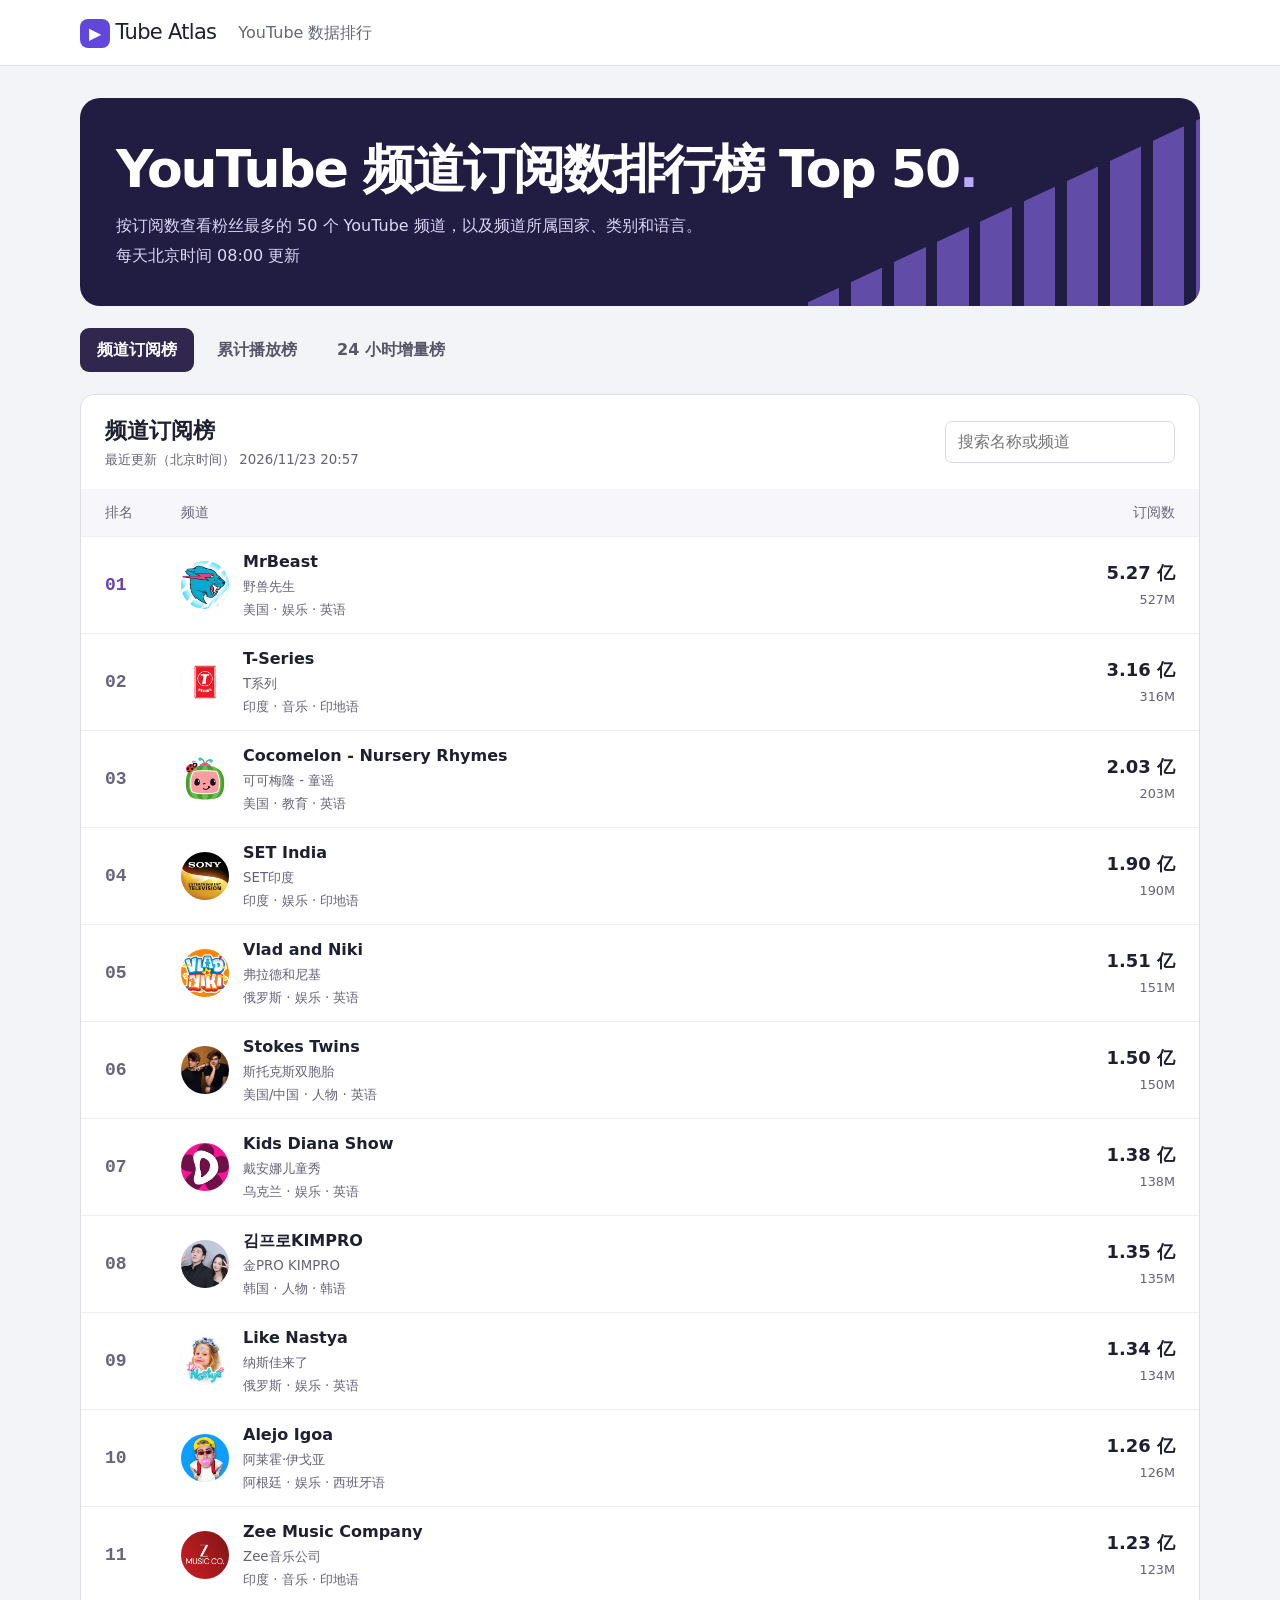
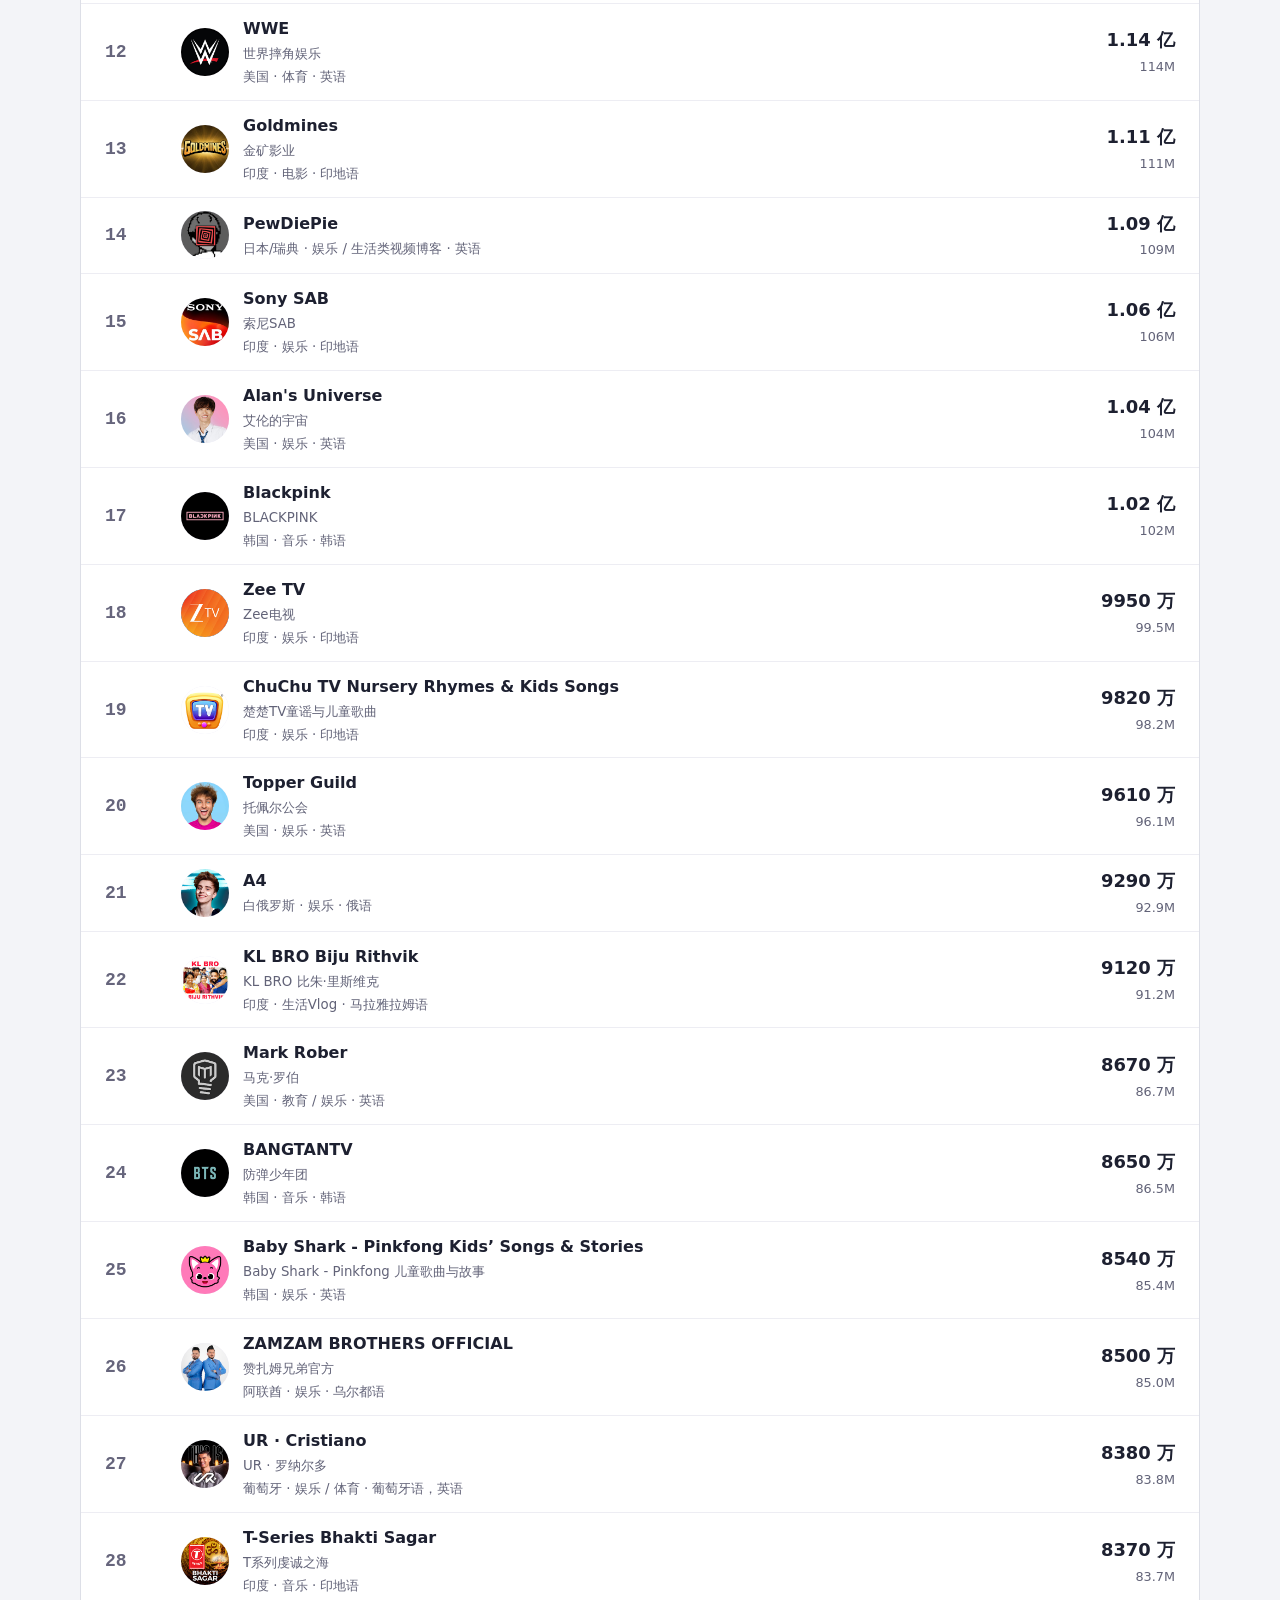
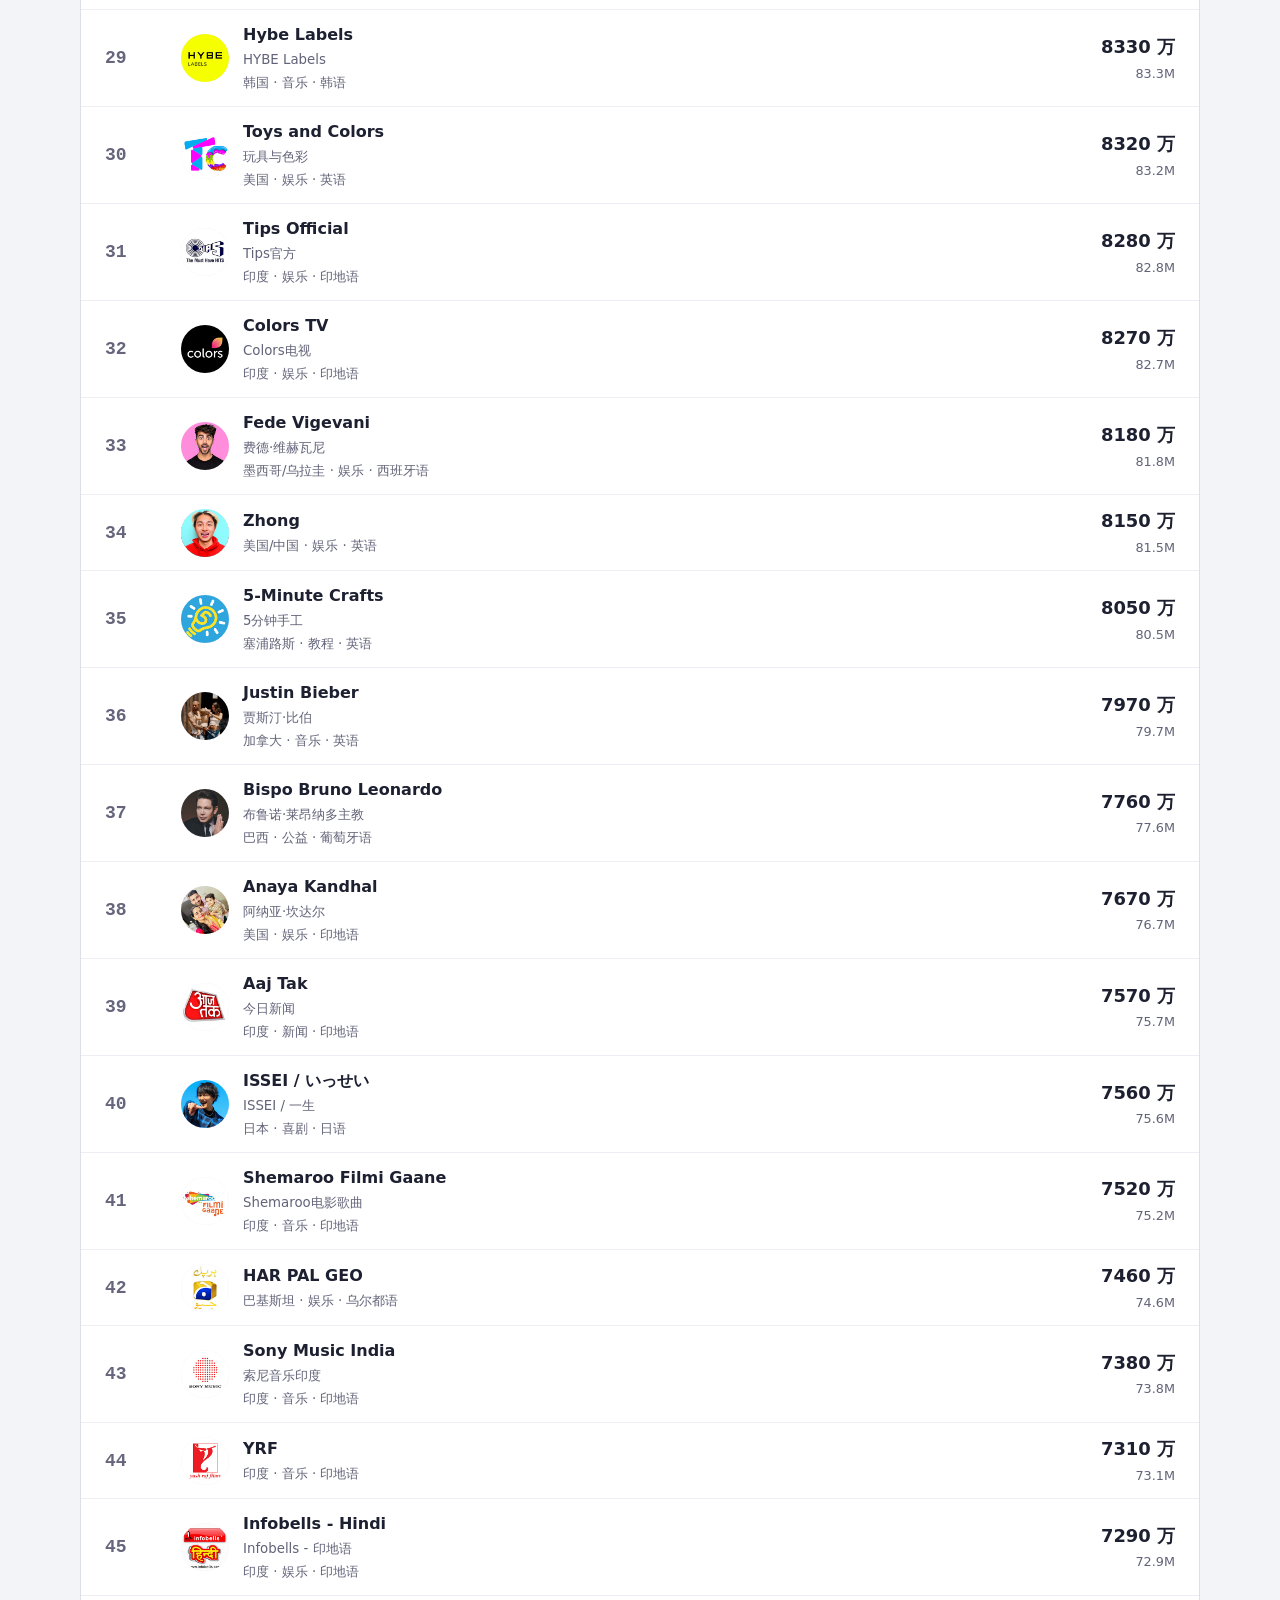
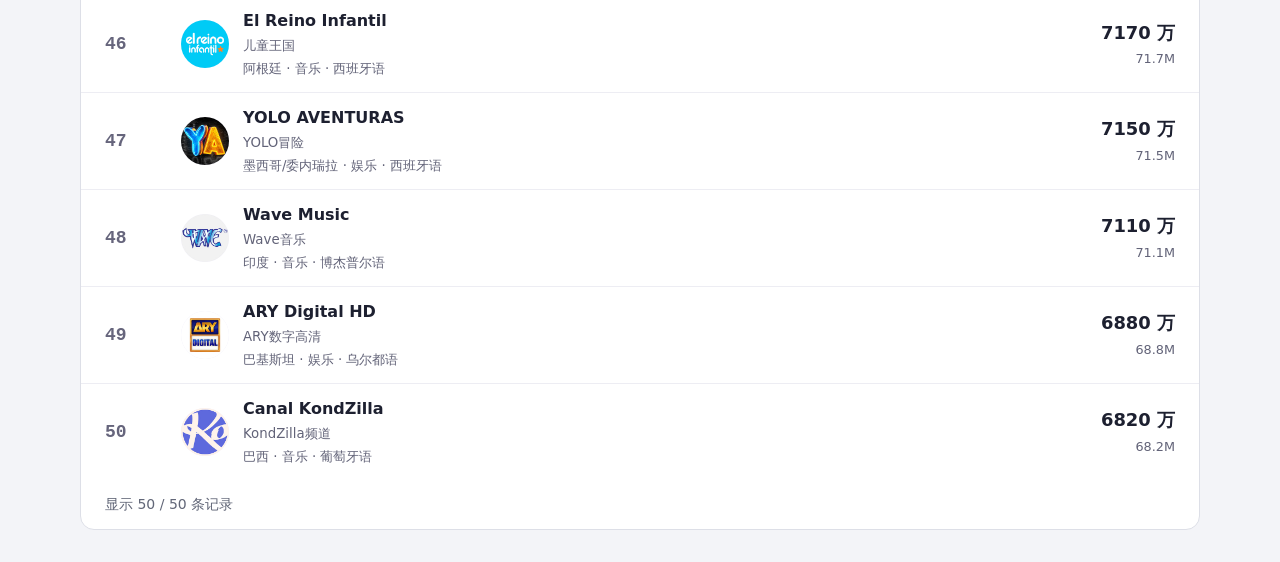
==== channels.html @ c9705c27 "Publish rankings" ====
<!doctype html>
<html lang="zh-CN"><head><meta charset="utf-8"><meta name="viewport" content="width=device-width,initial-scale=1">
<title>YouTube 频道订阅数排行榜 Top 50 | Tube Atlas</title><meta name="description" content="按订阅数查看粉丝最多的 50 个 YouTube 频道，以及频道所属国家、类别和语言。"><link rel="canonical" href="https://wlsjr.github.io/youtube_rank_site/channels.html">
<link rel="stylesheet" href="style.css"><script src="app.js" defer></script></head><body>
<header><a class="brand" href="./"><i>▶</i> Tube Atlas</a><span>YouTube 数据排行</span></header><main>
<section class="intro"><div><h1>YouTube 频道订阅数排行榜 Top 50<span>.</span></h1><p>按订阅数查看粉丝最多的 50 个 YouTube 频道，以及频道所属国家、类别和语言。</p><p>每天北京时间 08:00 更新</p></div><div class="bars" aria-hidden="true"></div></section>
<nav aria-label="选择榜单"><a href="channels.html" aria-current="page">频道订阅榜</a><a href="videos.html">累计播放榜</a><a href="daily.html">24 小时增量榜</a></nav><section class="panel"><div class="tools"><div><h2>频道订阅榜</h2>
<small>最近更新（北京时间） <time datetime="2026-11-23T20:57:38+08:00">2026/11/23 20:57</time></small></div>
<input hidden type="search" aria-label="搜索当前榜单" placeholder="搜索名称或频道"></div>
<div class="labels"><span>排名</span><span>频道</span><span>订阅数</span></div>
<div class="row" data-channel="">
<span class="rank">01</span><div class="entry"><div class="thumb avatar" aria-hidden="true">M<img src="data/thumbnails/channel-6a0622ac8edcf975d801ad58.jpg" alt="" loading="lazy"></div>
<div class="caption"><a class="name" href="https://www.youtube.com/@MrBeast" target="_blank" rel="noopener noreferrer">MrBeast</a><small>野兽先生</small><small>美国 · 娱乐 · 英语</small></div></div>
<div class="count"><strong>5.27 亿</strong><small>527M</small></div></div>
<div class="row" data-channel="">
<span class="rank">02</span><div class="entry"><div class="thumb avatar" aria-hidden="true">T<img src="data/thumbnails/channel-6ce5dccecdb22fa723e757ac.jpg" alt="" loading="lazy"></div>
<div class="caption"><a class="name" href="https://www.youtube.com/@tseries" target="_blank" rel="noopener noreferrer">T-Series</a><small>T系列</small><small>印度 · 音乐 · 印地语</small></div></div>
<div class="count"><strong>3.16 亿</strong><small>316M</small></div></div>
<div class="row" data-channel="">
<span class="rank">03</span><div class="entry"><div class="thumb avatar" aria-hidden="true">C<img src="data/thumbnails/channel-a4a01a11a5d1d0c3b07e0355.jpg" alt="" loading="lazy"></div>
<div class="caption"><a class="name" href="https://www.youtube.com/@CoComelon" target="_blank" rel="noopener noreferrer">Cocomelon - Nursery Rhymes</a><small>可可梅隆 - 童谣</small><small>美国 · 教育 · 英语</small></div></div>
<div class="count"><strong>2.03 亿</strong><small>203M</small></div></div>
<div class="row" data-channel="">
<span class="rank">04</span><div class="entry"><div class="thumb avatar" aria-hidden="true">S<img src="data/thumbnails/channel-6cba445782b9375e6d593bc7.jpg" alt="" loading="lazy"></div>
<div class="caption"><a class="name" href="https://www.youtube.com/@SETIndia" target="_blank" rel="noopener noreferrer">SET India</a><small>SET印度</small><small>印度 · 娱乐 · 印地语</small></div></div>
<div class="count"><strong>1.90 亿</strong><small>190M</small></div></div>
<div class="row" data-channel="">
<span class="rank">05</span><div class="entry"><div class="thumb avatar" aria-hidden="true">V<img src="data/thumbnails/channel-657c133d3f1ffd015ac3aab5.jpg" alt="" loading="lazy"></div>
<div class="caption"><a class="name" href="https://www.youtube.com/@VladandNiki" target="_blank" rel="noopener noreferrer">Vlad and Niki</a><small>弗拉德和尼基</small><small>俄罗斯 · 娱乐 · 英语</small></div></div>
<div class="count"><strong>1.51 亿</strong><small>151M</small></div></div>
<div class="row" data-channel="">
<span class="rank">06</span><div class="entry"><div class="thumb avatar" aria-hidden="true">S<img src="data/thumbnails/channel-b7ddacea9267124dc1056d1b.jpg" alt="" loading="lazy"></div>
<div class="caption"><a class="name" href="https://www.youtube.com/@StokesTwins" target="_blank" rel="noopener noreferrer">Stokes Twins</a><small>斯托克斯双胞胎</small><small>美国/中国 · 人物 · 英语</small></div></div>
<div class="count"><strong>1.50 亿</strong><small>150M</small></div></div>
<div class="row" data-channel="">
<span class="rank">07</span><div class="entry"><div class="thumb avatar" aria-hidden="true">K<img src="data/thumbnails/channel-e4956770c7f680d189086f26.jpg" alt="" loading="lazy"></div>
<div class="caption"><a class="name" href="https://www.youtube.com/@KidsDianaShow" target="_blank" rel="noopener noreferrer">Kids Diana Show</a><small>戴安娜儿童秀</small><small>乌克兰 · 娱乐 · 英语</small></div></div>
<div class="count"><strong>1.38 亿</strong><small>138M</small></div></div>
<div class="row" data-channel="">
<span class="rank">08</span><div class="entry"><div class="thumb avatar" aria-hidden="true">김<img src="data/thumbnails/channel-9e42106b800b8e04fae8cc83.jpg" alt="" loading="lazy"></div>
<div class="caption"><a class="name" href="https://www.youtube.com/@kimpro828" target="_blank" rel="noopener noreferrer">김프로KIMPRO</a><small>金PRO KIMPRO</small><small>韩国 · 人物 · 韩语</small></div></div>
<div class="count"><strong>1.35 亿</strong><small>135M</small></div></div>
<div class="row" data-channel="">
<span class="rank">09</span><div class="entry"><div class="thumb avatar" aria-hidden="true">L<img src="data/thumbnails/channel-cc29b0480a7ed4237d5fd809.jpg" alt="" loading="lazy"></div>
<div class="caption"><a class="name" href="https://www.youtube.com/@LikeNastyaofficial" target="_blank" rel="noopener noreferrer">Like Nastya</a><small>纳斯佳来了</small><small>俄罗斯 · 娱乐 · 英语</small></div></div>
<div class="count"><strong>1.34 亿</strong><small>134M</small></div></div>
<div class="row" data-channel="">
<span class="rank">10</span><div class="entry"><div class="thumb avatar" aria-hidden="true">A<img src="data/thumbnails/channel-946105c57123ebd54717b641.jpg" alt="" loading="lazy"></div>
<div class="caption"><a class="name" href="https://www.youtube.com/@AlejoIgoa" target="_blank" rel="noopener noreferrer">Alejo Igoa</a><small>阿莱霍·伊戈亚</small><small>阿根廷 · 娱乐 · 西班牙语</small></div></div>
<div class="count"><strong>1.26 亿</strong><small>126M</small></div></div>
<div class="row" data-channel="">
<span class="rank">11</span><div class="entry"><div class="thumb avatar" aria-hidden="true">Z<img src="data/thumbnails/channel-74b25b5df8cabce00714d26c.jpg" alt="" loading="lazy"></div>
<div class="caption"><a class="name" href="https://www.youtube.com/@zeemusiccompany" target="_blank" rel="noopener noreferrer">Zee Music Company</a><small>Zee音乐公司</small><small>印度 · 音乐 · 印地语</small></div></div>
<div class="count"><strong>1.23 亿</strong><small>123M</small></div></div>
<div class="row" data-channel="">
<span class="rank">12</span><div class="entry"><div class="thumb avatar" aria-hidden="true">W<img src="data/thumbnails/channel-473351ed3961d152db8cc1fd.jpg" alt="" loading="lazy"></div>
<div class="caption"><a class="name" href="https://www.youtube.com/@WWE" target="_blank" rel="noopener noreferrer">WWE</a><small>世界摔角娱乐</small><small>美国 · 体育 · 英语</small></div></div>
<div class="count"><strong>1.14 亿</strong><small>114M</small></div></div>
<div class="row" data-channel="">
<span class="rank">13</span><div class="entry"><div class="thumb avatar" aria-hidden="true">G<img src="data/thumbnails/channel-eb968f4ebbf894f8ab042fb3.jpg" alt="" loading="lazy"></div>
<div class="caption"><a class="name" href="https://www.youtube.com/@GoldminesTelefilms" target="_blank" rel="noopener noreferrer">Goldmines</a><small>金矿影业</small><small>印度 · 电影 · 印地语</small></div></div>
<div class="count"><strong>1.11 亿</strong><small>111M</small></div></div>
<div class="row" data-channel="">
<span class="rank">14</span><div class="entry"><div class="thumb avatar" aria-hidden="true">P<img src="data/thumbnails/channel-9898c8e4dfd6f903926f54b8.jpg" alt="" loading="lazy"></div>
<div class="caption"><a class="name" href="https://www.youtube.com/@PewDiePie" target="_blank" rel="noopener noreferrer">PewDiePie</a><small>日本/瑞典 · 娱乐 / 生活类视频博客 · 英语</small></div></div>
<div class="count"><strong>1.09 亿</strong><small>109M</small></div></div>
<div class="row" data-channel="">
<span class="rank">15</span><div class="entry"><div class="thumb avatar" aria-hidden="true">S<img src="data/thumbnails/channel-acdd3bef3ace10de15cefea9.jpg" alt="" loading="lazy"></div>
<div class="caption"><a class="name" href="https://www.youtube.com/@SonySAB" target="_blank" rel="noopener noreferrer">Sony SAB</a><small>索尼SAB</small><small>印度 · 娱乐 · 印地语</small></div></div>
<div class="count"><strong>1.06 亿</strong><small>106M</small></div></div>
<div class="row" data-channel="">
<span class="rank">16</span><div class="entry"><div class="thumb avatar" aria-hidden="true">A<img src="data/thumbnails/channel-7ac36eeed527cbbcad35bc28.jpg" alt="" loading="lazy"></div>
<div class="caption"><a class="name" href="https://www.youtube.com/@AlanChikinChow" target="_blank" rel="noopener noreferrer">Alan&#x27;s Universe</a><small>艾伦的宇宙</small><small>美国 · 娱乐 · 英语</small></div></div>
<div class="count"><strong>1.04 亿</strong><small>104M</small></div></div>
<div class="row" data-channel="">
<span class="rank">17</span><div class="entry"><div class="thumb avatar" aria-hidden="true">B<img src="data/thumbnails/channel-4a51977706f0a2d0473619ec.jpg" alt="" loading="lazy"></div>
<div class="caption"><a class="name" href="https://www.youtube.com/@BLACKPINK" target="_blank" rel="noopener noreferrer">Blackpink</a><small>BLACKPINK</small><small>韩国 · 音乐 · 韩语</small></div></div>
<div class="count"><strong>1.02 亿</strong><small>102M</small></div></div>
<div class="row" data-channel="">
<span class="rank">18</span><div class="entry"><div class="thumb avatar" aria-hidden="true">Z<img src="data/thumbnails/channel-c470526d1f6201cf8fcfc483.jpg" alt="" loading="lazy"></div>
<div class="caption"><a class="name" href="https://www.youtube.com/@zeetv" target="_blank" rel="noopener noreferrer">Zee TV</a><small>Zee电视</small><small>印度 · 娱乐 · 印地语</small></div></div>
<div class="count"><strong>9950 万</strong><small>99.5M</small></div></div>
<div class="row" data-channel="">
<span class="rank">19</span><div class="entry"><div class="thumb avatar" aria-hidden="true">C<img src="data/thumbnails/channel-5da457f27bffc22c995a8753.jpg" alt="" loading="lazy"></div>
<div class="caption"><a class="name" href="https://www.youtube.com/@ChuChuTV" target="_blank" rel="noopener noreferrer">ChuChu TV Nursery Rhymes &amp; Kids Songs</a><small>楚楚TV童谣与儿童歌曲</small><small>印度 · 娱乐 · 印地语</small></div></div>
<div class="count"><strong>9820 万</strong><small>98.2M</small></div></div>
<div class="row" data-channel="">
<span class="rank">20</span><div class="entry"><div class="thumb avatar" aria-hidden="true">T<img src="data/thumbnails/channel-1e2606f3bd7f7a94f846ad96.jpg" alt="" loading="lazy"></div>
<div class="caption"><a class="name" href="https://www.youtube.com/@topperguild" target="_blank" rel="noopener noreferrer">Topper Guild</a><small>托佩尔公会</small><small>美国 · 娱乐 · 英语</small></div></div>
<div class="count"><strong>9610 万</strong><small>96.1M</small></div></div>
<div class="row" data-channel="">
<span class="rank">21</span><div class="entry"><div class="thumb avatar" aria-hidden="true">A<img src="data/thumbnails/channel-4e808094851fc2eac7a386fc.jpg" alt="" loading="lazy"></div>
<div class="caption"><a class="name" href="https://www.youtube.com/@A4a4a4a4" target="_blank" rel="noopener noreferrer">A4</a><small>白俄罗斯 · 娱乐 · 俄语</small></div></div>
<div class="count"><strong>9290 万</strong><small>92.9M</small></div></div>
<div class="row" data-channel="">
<span class="rank">22</span><div class="entry"><div class="thumb avatar" aria-hidden="true">K<img src="data/thumbnails/channel-b876c029aea16b13b0d03bf3.jpg" alt="" loading="lazy"></div>
<div class="caption"><a class="name" href="https://www.youtube.com/@KLBROBijuRithvik1" target="_blank" rel="noopener noreferrer">KL BRO Biju Rithvik</a><small>KL BRO 比朱·里斯维克</small><small>印度 · 生活Vlog · 马拉雅拉姆语</small></div></div>
<div class="count"><strong>9120 万</strong><small>91.2M</small></div></div>
<div class="row" data-channel="">
<span class="rank">23</span><div class="entry"><div class="thumb avatar" aria-hidden="true">M<img src="data/thumbnails/channel-061ae56b6b73e53fdb6cc409.jpg" alt="" loading="lazy"></div>
<div class="caption"><a class="name" href="https://www.youtube.com/@MarkRober" target="_blank" rel="noopener noreferrer">Mark Rober</a><small>马克·罗伯</small><small>美国 · 教育 / 娱乐 · 英语</small></div></div>
<div class="count"><strong>8670 万</strong><small>86.7M</small></div></div>
<div class="row" data-channel="">
<span class="rank">24</span><div class="entry"><div class="thumb avatar" aria-hidden="true">B<img src="data/thumbnails/channel-14b8e70a5037cd4673a04bb2.jpg" alt="" loading="lazy"></div>
<div class="caption"><a class="name" href="https://www.youtube.com/@BTS" target="_blank" rel="noopener noreferrer">BANGTANTV</a><small>防弹少年团</small><small>韩国 · 音乐 · 韩语</small></div></div>
<div class="count"><strong>8650 万</strong><small>86.5M</small></div></div>
<div class="row" data-channel="">
<span class="rank">25</span><div class="entry"><div class="thumb avatar" aria-hidden="true">B<img src="data/thumbnails/channel-cf25551287eb4c69fc969841.jpg" alt="" loading="lazy"></div>
<div class="caption"><a class="name" href="https://www.youtube.com/@Pinkfong" target="_blank" rel="noopener noreferrer">Baby Shark - Pinkfong Kids’ Songs &amp; Stories</a><small>Baby Shark - Pinkfong 儿童歌曲与故事</small><small>韩国 · 娱乐 · 英语</small></div></div>
<div class="count"><strong>8540 万</strong><small>85.4M</small></div></div>
<div class="row" data-channel="">
<span class="rank">26</span><div class="entry"><div class="thumb avatar" aria-hidden="true">Z<img src="data/thumbnails/channel-db25fa9789aece7c952f5b73.jpg" alt="" loading="lazy"></div>
<div class="caption"><a class="name" href="https://www.youtube.com/@zamzam_brotherss_official" target="_blank" rel="noopener noreferrer">ZAMZAM BROTHERS OFFICIAL</a><small>赞扎姆兄弟官方</small><small>阿联酋 · 娱乐 · 乌尔都语</small></div></div>
<div class="count"><strong>8500 万</strong><small>85.0M</small></div></div>
<div class="row" data-channel="">
<span class="rank">27</span><div class="entry"><div class="thumb avatar" aria-hidden="true">U<img src="data/thumbnails/channel-1143937285d29e5b319030bc.jpg" alt="" loading="lazy"></div>
<div class="caption"><a class="name" href="https://www.youtube.com/@cristiano" target="_blank" rel="noopener noreferrer">UR · Cristiano</a><small>UR · 罗纳尔多</small><small>葡萄牙 · 娱乐 / 体育 · 葡萄牙语，英语</small></div></div>
<div class="count"><strong>8380 万</strong><small>83.8M</small></div></div>
<div class="row" data-channel="">
<span class="rank">28</span><div class="entry"><div class="thumb avatar" aria-hidden="true">T<img src="data/thumbnails/channel-cec42872d086f0e90752d3ab.jpg" alt="" loading="lazy"></div>
<div class="caption"><a class="name" href="https://www.youtube.com/@TSeriesBhaktiSagar" target="_blank" rel="noopener noreferrer">T-Series Bhakti Sagar</a><small>T系列虔诚之海</small><small>印度 · 音乐 · 印地语</small></div></div>
<div class="count"><strong>8370 万</strong><small>83.7M</small></div></div>
<div class="row" data-channel="">
<span class="rank">29</span><div class="entry"><div class="thumb avatar" aria-hidden="true">H<img src="data/thumbnails/channel-c638430bc4abef0096127d88.jpg" alt="" loading="lazy"></div>
<div class="caption"><a class="name" href="https://www.youtube.com/@HYBELABELS" target="_blank" rel="noopener noreferrer">Hybe Labels</a><small>HYBE Labels</small><small>韩国 · 音乐 · 韩语</small></div></div>
<div class="count"><strong>8330 万</strong><small>83.3M</small></div></div>
<div class="row" data-channel="">
<span class="rank">30</span><div class="entry"><div class="thumb avatar" aria-hidden="true">T<img src="data/thumbnails/channel-8c95eda85ac09280ccb82bca.jpg" alt="" loading="lazy"></div>
<div class="caption"><a class="name" href="https://www.youtube.com/@toysandcolors" target="_blank" rel="noopener noreferrer">Toys and Colors</a><small>玩具与色彩</small><small>美国 · 娱乐 · 英语</small></div></div>
<div class="count"><strong>8320 万</strong><small>83.2M</small></div></div>
<div class="row" data-channel="">
<span class="rank">31</span><div class="entry"><div class="thumb avatar" aria-hidden="true">T<img src="data/thumbnails/channel-657c01dfce7f1190b2f3a104.jpg" alt="" loading="lazy"></div>
<div class="caption"><a class="name" href="https://www.youtube.com/@tipsofficial" target="_blank" rel="noopener noreferrer">Tips Official</a><small>Tips官方</small><small>印度 · 娱乐 · 印地语</small></div></div>
<div class="count"><strong>8280 万</strong><small>82.8M</small></div></div>
<div class="row" data-channel="">
<span class="rank">32</span><div class="entry"><div class="thumb avatar" aria-hidden="true">C<img src="data/thumbnails/channel-6b4fcbb266dcdd9b05288d23.jpg" alt="" loading="lazy"></div>
<div class="caption"><a class="name" href="https://www.youtube.com/@colorstv" target="_blank" rel="noopener noreferrer">Colors TV</a><small>Colors电视</small><small>印度 · 娱乐 · 印地语</small></div></div>
<div class="count"><strong>8270 万</strong><small>82.7M</small></div></div>
<div class="row" data-channel="">
<span class="rank">33</span><div class="entry"><div class="thumb avatar" aria-hidden="true">F<img src="data/thumbnails/channel-70ee9b2f4f94e0976376cd25.jpg" alt="" loading="lazy"></div>
<div class="caption"><a class="name" href="https://www.youtube.com/@fedevigevani" target="_blank" rel="noopener noreferrer">Fede Vigevani</a><small>费德·维赫瓦尼</small><small>墨西哥/乌拉圭 · 娱乐 · 西班牙语</small></div></div>
<div class="count"><strong>8180 万</strong><small>81.8M</small></div></div>
<div class="row" data-channel="">
<span class="rank">34</span><div class="entry"><div class="thumb avatar" aria-hidden="true">Z<img src="data/thumbnails/channel-e417048559b352cee1621380.jpg" alt="" loading="lazy"></div>
<div class="caption"><a class="name" href="https://www.youtube.com/@zhong" target="_blank" rel="noopener noreferrer">Zhong</a><small>美国/中国 · 娱乐 · 英语</small></div></div>
<div class="count"><strong>8150 万</strong><small>81.5M</small></div></div>
<div class="row" data-channel="">
<span class="rank">35</span><div class="entry"><div class="thumb avatar" aria-hidden="true">5<img src="data/thumbnails/channel-e7be521723949f8792f097b4.jpg" alt="" loading="lazy"></div>
<div class="caption"><a class="name" href="https://www.youtube.com/@5MinuteCraftsYouTube" target="_blank" rel="noopener noreferrer">5-Minute Crafts</a><small>5分钟手工</small><small>塞浦路斯 · 教程 · 英语</small></div></div>
<div class="count"><strong>8050 万</strong><small>80.5M</small></div></div>
<div class="row" data-channel="">
<span class="rank">36</span><div class="entry"><div class="thumb avatar" aria-hidden="true">J<img src="data/thumbnails/channel-c32af30a8401f214375c239d.jpg" alt="" loading="lazy"></div>
<div class="caption"><a class="name" href="https://www.youtube.com/@justinbieber" target="_blank" rel="noopener noreferrer">Justin Bieber</a><small>贾斯汀·比伯</small><small>加拿大 · 音乐 · 英语</small></div></div>
<div class="count"><strong>7970 万</strong><small>79.7M</small></div></div>
<div class="row" data-channel="">
<span class="rank">37</span><div class="entry"><div class="thumb avatar" aria-hidden="true">B<img src="data/thumbnails/channel-b65a5527c2c878e218b032bf.jpg" alt="" loading="lazy"></div>
<div class="caption"><a class="name" href="https://www.youtube.com/@BispoBrunoLeonardo" target="_blank" rel="noopener noreferrer">Bispo Bruno Leonardo</a><small>布鲁诺·莱昂纳多主教</small><small>巴西 · 公益 · 葡萄牙语</small></div></div>
<div class="count"><strong>7760 万</strong><small>77.6M</small></div></div>
<div class="row" data-channel="">
<span class="rank">38</span><div class="entry"><div class="thumb avatar" aria-hidden="true">A<img src="data/thumbnails/channel-c0106e0b77832dc94a268cb6.jpg" alt="" loading="lazy"></div>
<div class="caption"><a class="name" href="https://www.youtube.com/@AnayaKandhal" target="_blank" rel="noopener noreferrer">Anaya Kandhal</a><small>阿纳亚·坎达尔</small><small>美国 · 娱乐 · 印地语</small></div></div>
<div class="count"><strong>7670 万</strong><small>76.7M</small></div></div>
<div class="row" data-channel="">
<span class="rank">39</span><div class="entry"><div class="thumb avatar" aria-hidden="true">A<img src="data/thumbnails/channel-3df959ae64bb024a589a509f.jpg" alt="" loading="lazy"></div>
<div class="caption"><a class="name" href="https://www.youtube.com/@aajtak" target="_blank" rel="noopener noreferrer">Aaj Tak</a><small>今日新闻</small><small>印度 · 新闻 · 印地语</small></div></div>
<div class="count"><strong>7570 万</strong><small>75.7M</small></div></div>
<div class="row" data-channel="">
<span class="rank">40</span><div class="entry"><div class="thumb avatar" aria-hidden="true">I<img src="data/thumbnails/channel-4d03c6ff29346aff2a8f21d7.jpg" alt="" loading="lazy"></div>
<div class="caption"><a class="name" href="https://www.youtube.com/@issei0806" target="_blank" rel="noopener noreferrer">ISSEI / いっせい</a><small>ISSEI / 一生</small><small>日本 · 喜剧 · 日语</small></div></div>
<div class="count"><strong>7560 万</strong><small>75.6M</small></div></div>
<div class="row" data-channel="">
<span class="rank">41</span><div class="entry"><div class="thumb avatar" aria-hidden="true">S<img src="data/thumbnails/channel-2c4cb2e5ef894873bc5c3acf.jpg" alt="" loading="lazy"></div>
<div class="caption"><a class="name" href="https://www.youtube.com/@filmigaane" target="_blank" rel="noopener noreferrer">Shemaroo Filmi Gaane</a><small>Shemaroo电影歌曲</small><small>印度 · 音乐 · 印地语</small></div></div>
<div class="count"><strong>7520 万</strong><small>75.2M</small></div></div>
<div class="row" data-channel="">
<span class="rank">42</span><div class="entry"><div class="thumb avatar" aria-hidden="true">H<img src="data/thumbnails/channel-ab08cd7442803e36e7554fd0.jpg" alt="" loading="lazy"></div>
<div class="caption"><a class="name" href="https://www.youtube.com/@HarPalGeoOfficial" target="_blank" rel="noopener noreferrer">HAR PAL GEO</a><small>巴基斯坦 · 娱乐 · 乌尔都语</small></div></div>
<div class="count"><strong>7460 万</strong><small>74.6M</small></div></div>
<div class="row" data-channel="">
<span class="rank">43</span><div class="entry"><div class="thumb avatar" aria-hidden="true">S<img src="data/thumbnails/channel-6e0e52fc6bbb855dc7ca3ea3.jpg" alt="" loading="lazy"></div>
<div class="caption"><a class="name" href="https://www.youtube.com/@SonyMusicIndia" target="_blank" rel="noopener noreferrer">Sony Music India</a><small>索尼音乐印度</small><small>印度 · 音乐 · 印地语</small></div></div>
<div class="count"><strong>7380 万</strong><small>73.8M</small></div></div>
<div class="row" data-channel="">
<span class="rank">44</span><div class="entry"><div class="thumb avatar" aria-hidden="true">Y<img src="data/thumbnails/channel-e26376d318e44e880b5d627c.jpg" alt="" loading="lazy"></div>
<div class="caption"><a class="name" href="https://www.youtube.com/@yrf" target="_blank" rel="noopener noreferrer">YRF</a><small>印度 · 音乐 · 印地语</small></div></div>
<div class="count"><strong>7310 万</strong><small>73.1M</small></div></div>
<div class="row" data-channel="">
<span class="rank">45</span><div class="entry"><div class="thumb avatar" aria-hidden="true">I<img src="data/thumbnails/channel-292d5fcb763e4d986caf6c8b.jpg" alt="" loading="lazy"></div>
<div class="caption"><a class="name" href="https://www.youtube.com/@infobellshindirhymes" target="_blank" rel="noopener noreferrer">Infobells - Hindi</a><small>Infobells - 印地语</small><small>印度 · 娱乐 · 印地语</small></div></div>
<div class="count"><strong>7290 万</strong><small>72.9M</small></div></div>
<div class="row" data-channel="">
<span class="rank">46</span><div class="entry"><div class="thumb avatar" aria-hidden="true">E<img src="data/thumbnails/channel-ef3e167367c69dbc3937f824.jpg" alt="" loading="lazy"></div>
<div class="caption"><a class="name" href="https://www.youtube.com/@ElReinoInfantil" target="_blank" rel="noopener noreferrer">El Reino Infantil</a><small>儿童王国</small><small>阿根廷 · 音乐 · 西班牙语</small></div></div>
<div class="count"><strong>7170 万</strong><small>71.7M</small></div></div>
<div class="row" data-channel="">
<span class="rank">47</span><div class="entry"><div class="thumb avatar" aria-hidden="true">Y<img src="data/thumbnails/channel-c148d61e33ba0135e73cae48.jpg" alt="" loading="lazy"></div>
<div class="caption"><a class="name" href="https://www.youtube.com/@YOLOAVENTURAS" target="_blank" rel="noopener noreferrer">YOLO AVENTURAS</a><small>YOLO冒险</small><small>墨西哥/委内瑞拉 · 娱乐 · 西班牙语</small></div></div>
<div class="count"><strong>7150 万</strong><small>71.5M</small></div></div>
<div class="row" data-channel="">
<span class="rank">48</span><div class="entry"><div class="thumb avatar" aria-hidden="true">W<img src="data/thumbnails/channel-9392c3a77f7bf7a45f24b3e1.jpg" alt="" loading="lazy"></div>
<div class="caption"><a class="name" href="https://www.youtube.com/@WaveMusicIndia" target="_blank" rel="noopener noreferrer">Wave Music</a><small>Wave音乐</small><small>印度 · 音乐 · 博杰普尔语</small></div></div>
<div class="count"><strong>7110 万</strong><small>71.1M</small></div></div>
<div class="row" data-channel="">
<span class="rank">49</span><div class="entry"><div class="thumb avatar" aria-hidden="true">A<img src="data/thumbnails/channel-c75bf2adbb8d23d795ae569a.jpg" alt="" loading="lazy"></div>
<div class="caption"><a class="name" href="https://www.youtube.com/@ARYDigitalasia" target="_blank" rel="noopener noreferrer">ARY Digital HD</a><small>ARY数字高清</small><small>巴基斯坦 · 娱乐 · 乌尔都语</small></div></div>
<div class="count"><strong>6880 万</strong><small>68.8M</small></div></div>
<div class="row" data-channel="">
<span class="rank">50</span><div class="entry"><div class="thumb avatar" aria-hidden="true">C<img src="data/thumbnails/channel-bb59be8fc2ab5946728b9ed6.jpg" alt="" loading="lazy"></div>
<div class="caption"><a class="name" href="https://www.youtube.com/@KondZilla" target="_blank" rel="noopener noreferrer">Canal KondZilla</a><small>KondZilla频道</small><small>巴西 · 音乐 · 葡萄牙语</small></div></div>
<div class="count"><strong>6820 万</strong><small>68.2M</small></div></div>
<p class="status" role="status"></p></section></main></body></html>
---- style.css ----
*{box-sizing:border-box}body{margin:0;color:#1d2030;background:#f3f4f8;font:16px/1.5 system-ui,"Microsoft YaHei",sans-serif}header{height:66px;background:white;border-bottom:1px solid #dadce5;display:flex;align-items:center;gap:22px;padding:0 max(5vw,calc((100vw - 1120px)/2));white-space:nowrap}header span,p,#status{color:#626778}.brand{font-size:21px;letter-spacing:-.7px}.brand i{font:16px system-ui;color:white;background:#6247dc;padding:5px 9px;border-radius:8px}main{max-width:1160px;margin:auto;padding:32px 20px}.intro{position:relative;overflow:hidden;isolation:isolate;background:#211c42;color:white;border-radius:20px;padding:32px 36px}.intro p{color:#ddd8f5;margin:6px 0}.intro h1{font-size:clamp(30px,5vw,52px);letter-spacing:-2px;margin:0}.intro h1 span{color:#bda8ff}.bars{position:absolute;z-index:-1;inset:10% 0 0 65%;background:repeating-linear-gradient(90deg,#8466df 0 8%,transparent 8% 11%);clip-path:polygon(0 98%,100% 0,100% 100%,0 100%);opacity:.65}nav{display:flex;gap:6px;margin:22px 0}button,input{font:inherit}button{cursor:pointer;padding:10px 17px;background:transparent;color:#555769;border:0;border-radius:9px;font-weight:600}button[aria-pressed=true]{background:#30264e;color:white}.panel{background:white;border:1px solid #dddfe7;border-radius:14px;overflow:hidden}.tools{padding:19px 24px;display:flex;align-items:center;justify-content:space-between;gap:12px}h2{font-size:22px;margin:0}input{min-width:0;width:230px;border:1px solid #d9dae4;border-radius:7px;padding:8px 12px}.labels,.row{display:grid;grid-template-columns:64px minmax(0,1fr) minmax(112px,18%);gap:12px;align-items:center;padding:13px 24px}.labels{background:#f7f7fb;font-size:14px;color:#67687c}.row{border-top:1px solid #ededf3}.row strong,.labels span:last-child{text-align:right}.row strong{font-variant-numeric:tabular-nums}.rank{font:bold 18px monospace;color:#66657c}.row:nth-child(-n+3) .rank{color:#6443b8}.name{font-weight:650;color:inherit;text-decoration:none;overflow-wrap:anywhere}.name:hover{text-decoration:underline}small{display:block;color:#626378;overflow-wrap:anywhere;margin-top:3px}#status{font-size:14px;padding:0 24px}@media(max-width:620px){main{padding:16px 10px}.intro{padding:22px}.bars{opacity:.25}.tools{align-items:stretch;flex-direction:column}input{width:100%}button{font-size:14px;padding:9px}.row,.labels{padding:11px;grid-template-columns:28px minmax(0,1fr) auto;gap:7px}.row strong{font-size:14px}.rank{font-size:15px}}
.entry{display:flex;align-items:center;gap:14px;min-width:0}
.caption{min-width:0}
.count{text-align:right;white-space:nowrap;font-variant-numeric:tabular-nums}
.count strong{font-size:1.12rem}
.count small{font-size:.8rem}
.thumb{position:relative;display:grid;place-items:center;flex:none;overflow:hidden;border-radius:7px;background:#eeebfa;color:#665698;font-weight:650}
.thumb img{position:absolute;inset:0;width:100%;height:100%;object-fit:cover}
.avatar{width:48px;height:48px;border-radius:50%}
.cover{width:96px;aspect-ratio:16/9}
@media(max-width:620px){.entry{gap:8px}.avatar{width:32px;height:32px}.cover{width:54px}}
nav a{padding:10px 17px;border-radius:9px;color:#555769;font-weight:600;text-decoration:none}
nav a[aria-current=page]{background:#30264e;color:white}
nav a:hover,.tools a:hover{text-decoration:underline}
header a,.tools h2 a{color:inherit;text-decoration:none}
.tools>a{color:#59439e}
.panel+.panel{margin-top:18px}
.status{font-size:14px;padding:0 24px}
.row[hidden]{display:none}
@media(max-width:620px){nav a{font-size:14px;padding:9px}.intro h1{overflow-wrap:anywhere}}
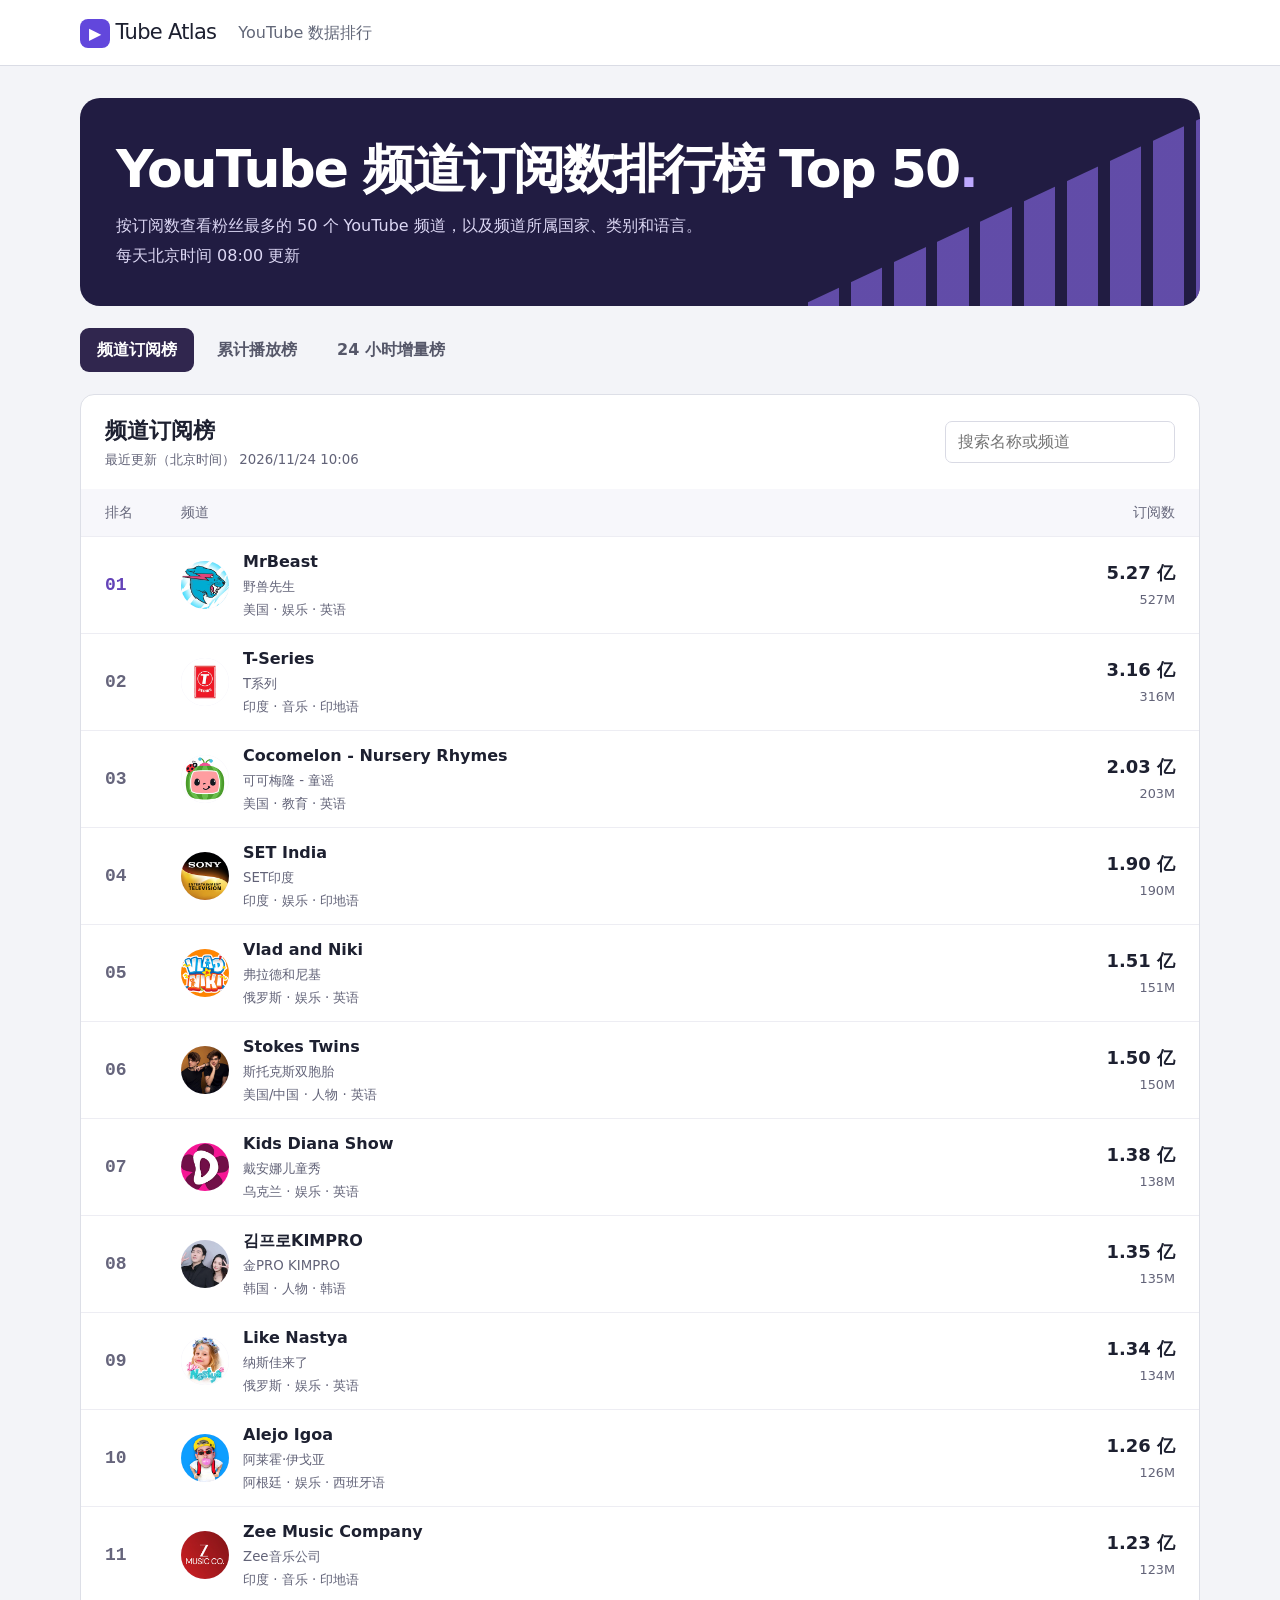
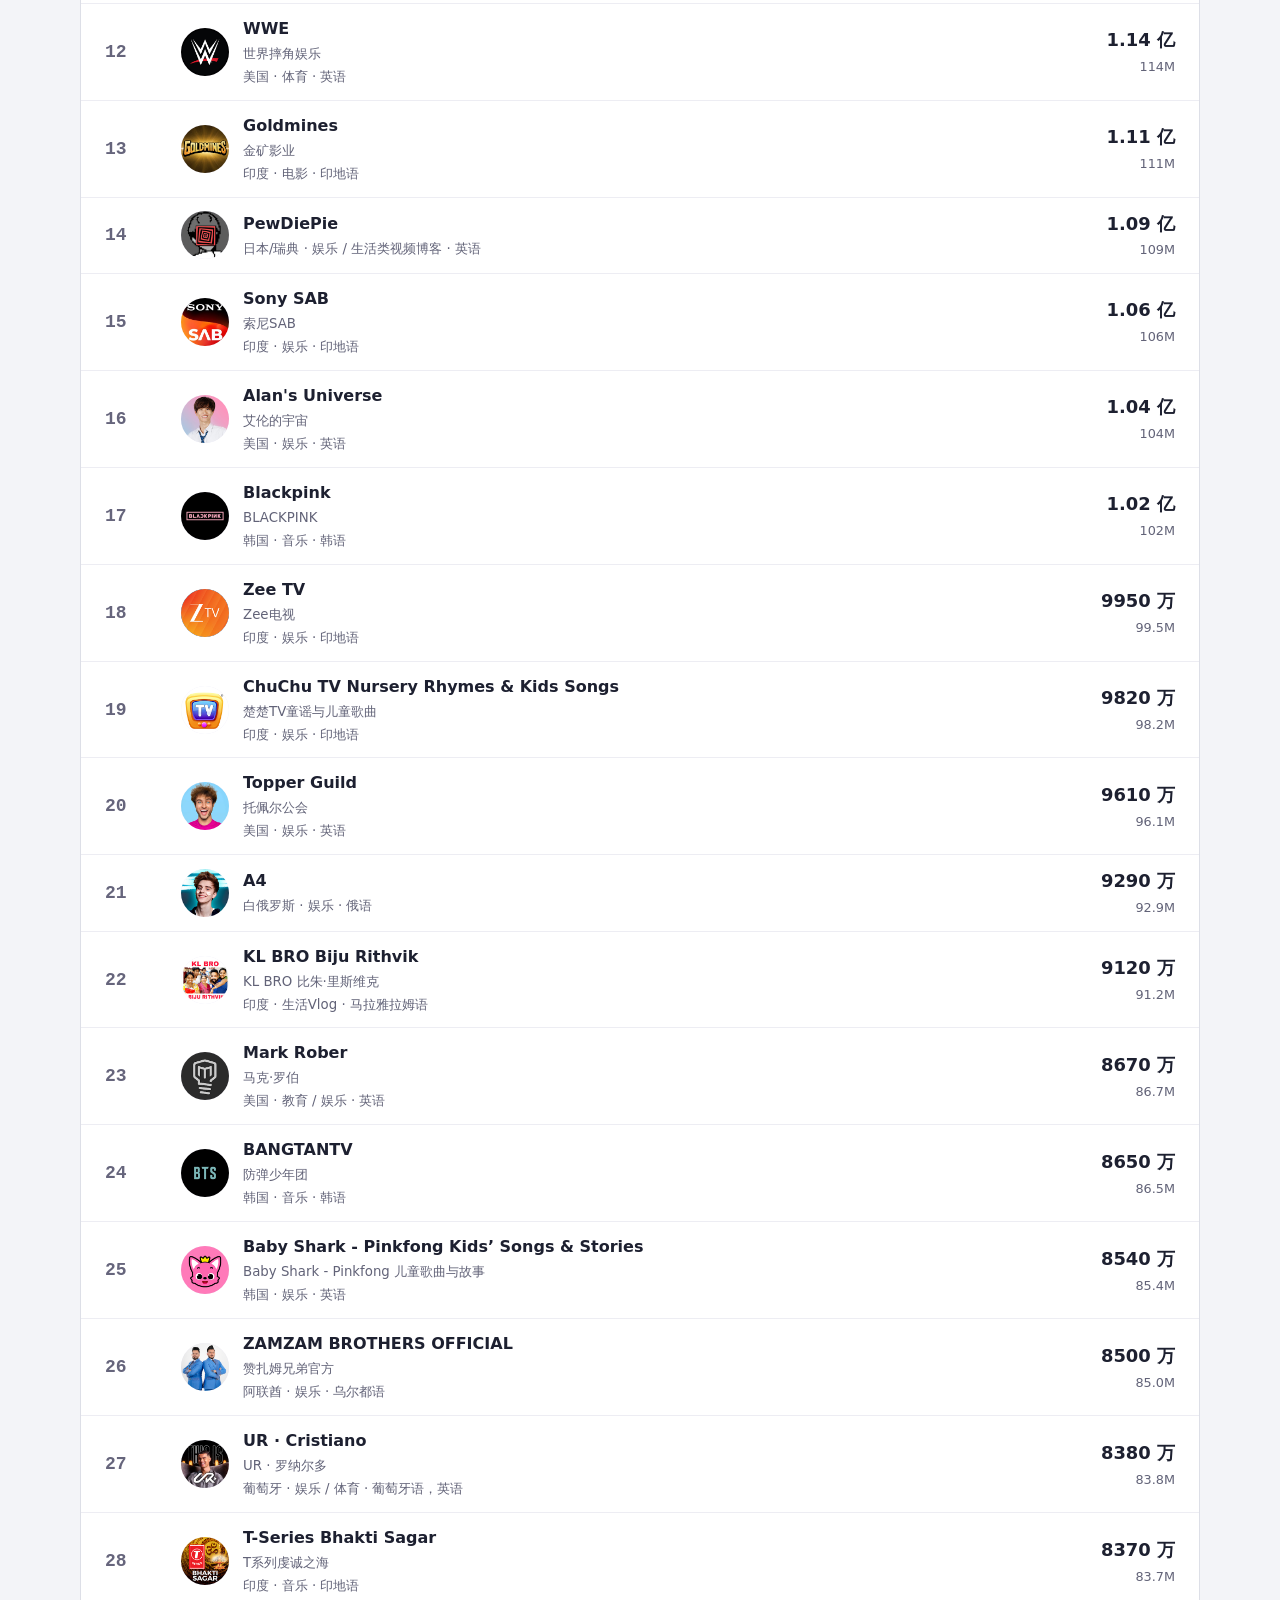
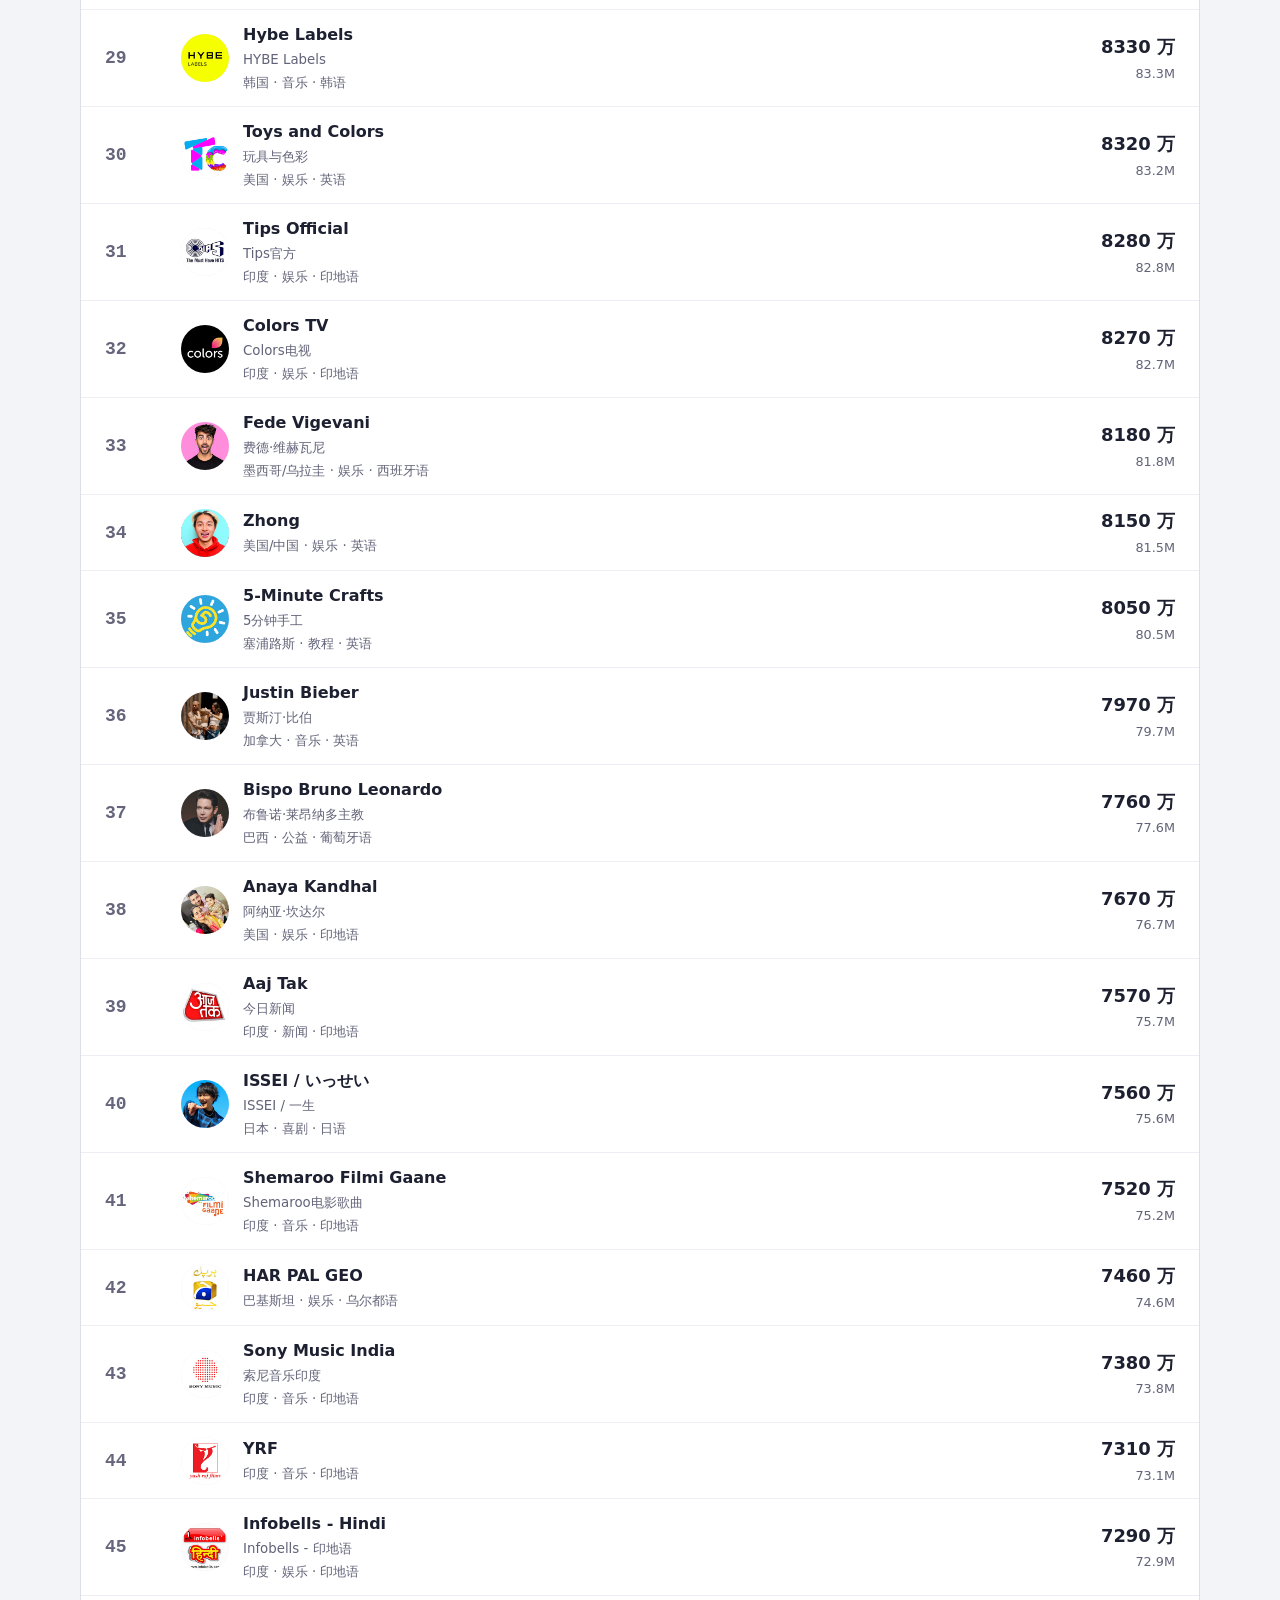
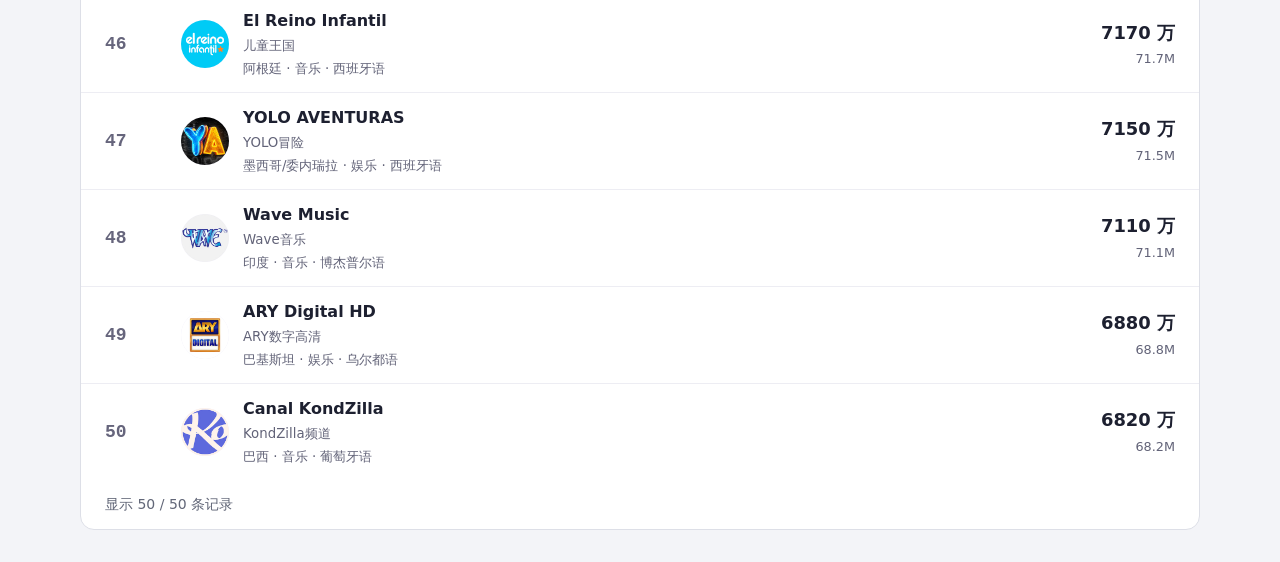
==== commit 0aa90b98: "Publish rankings" ====
--- a/channels.html
+++ b/channels.html
@@ -5,7 +5,7 @@
 <header><a class="brand" href="./"><i>▶</i> Tube Atlas</a><span>YouTube 数据排行</span></header><main>
 <section class="intro"><div><h1>YouTube 频道订阅数排行榜 Top 50<span>.</span></h1><p>按订阅数查看粉丝最多的 50 个 YouTube 频道，以及频道所属国家、类别和语言。</p><p>每天北京时间 08:00 更新</p></div><div class="bars" aria-hidden="true"></div></section>
 <nav aria-label="选择榜单"><a href="channels.html" aria-current="page">频道订阅榜</a><a href="videos.html">累计播放榜</a><a href="daily.html">24 小时增量榜</a></nav><section class="panel"><div class="tools"><div><h2>频道订阅榜</h2>
-<small>最近更新（北京时间） <time datetime="2026-11-23T20:57:38+08:00">2026/11/23 20:57</time></small></div>
+<small>最近更新（北京时间） <time datetime="2026-11-24T10:06:15+08:00">2026/11/24 10:06</time></small></div>
 <input hidden type="search" aria-label="搜索当前榜单" placeholder="搜索名称或频道"></div>
 <div class="labels"><span>排名</span><span>频道</span><span>订阅数</span></div>
 <div class="row" data-channel="">
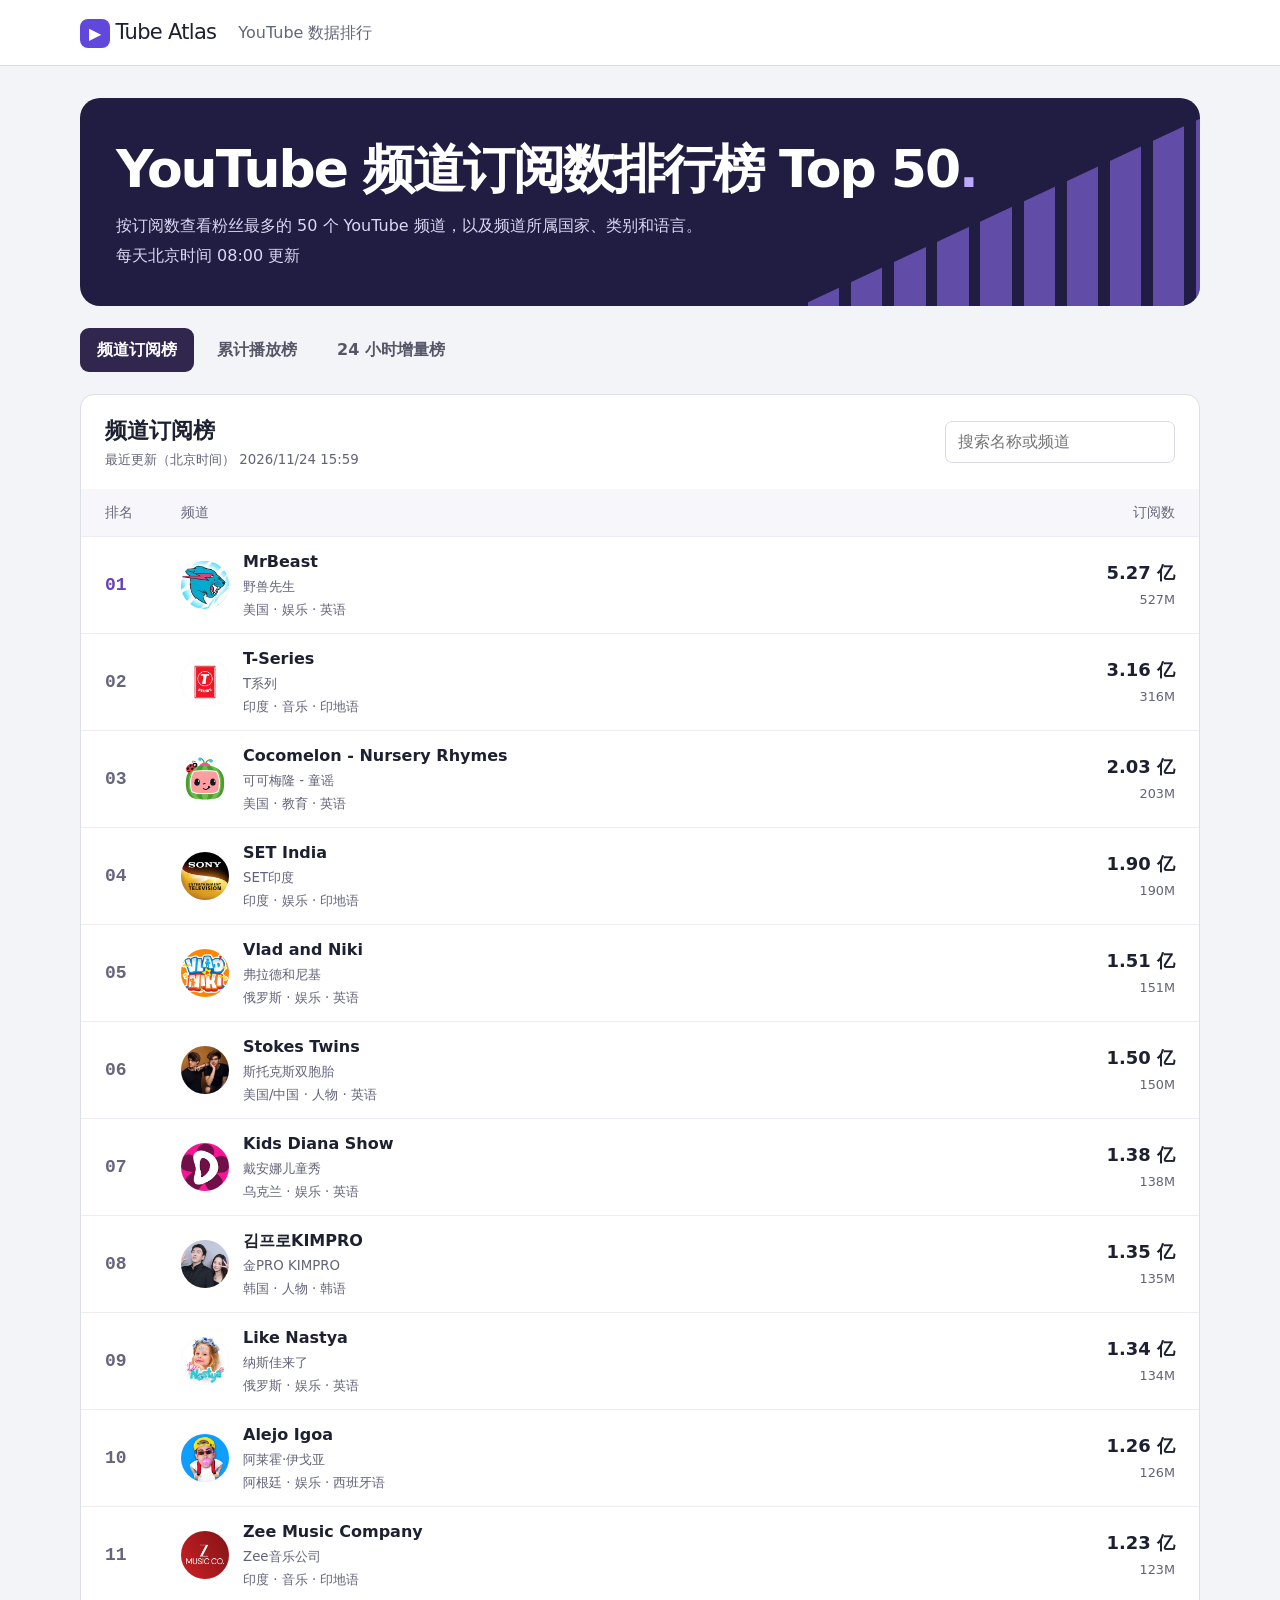
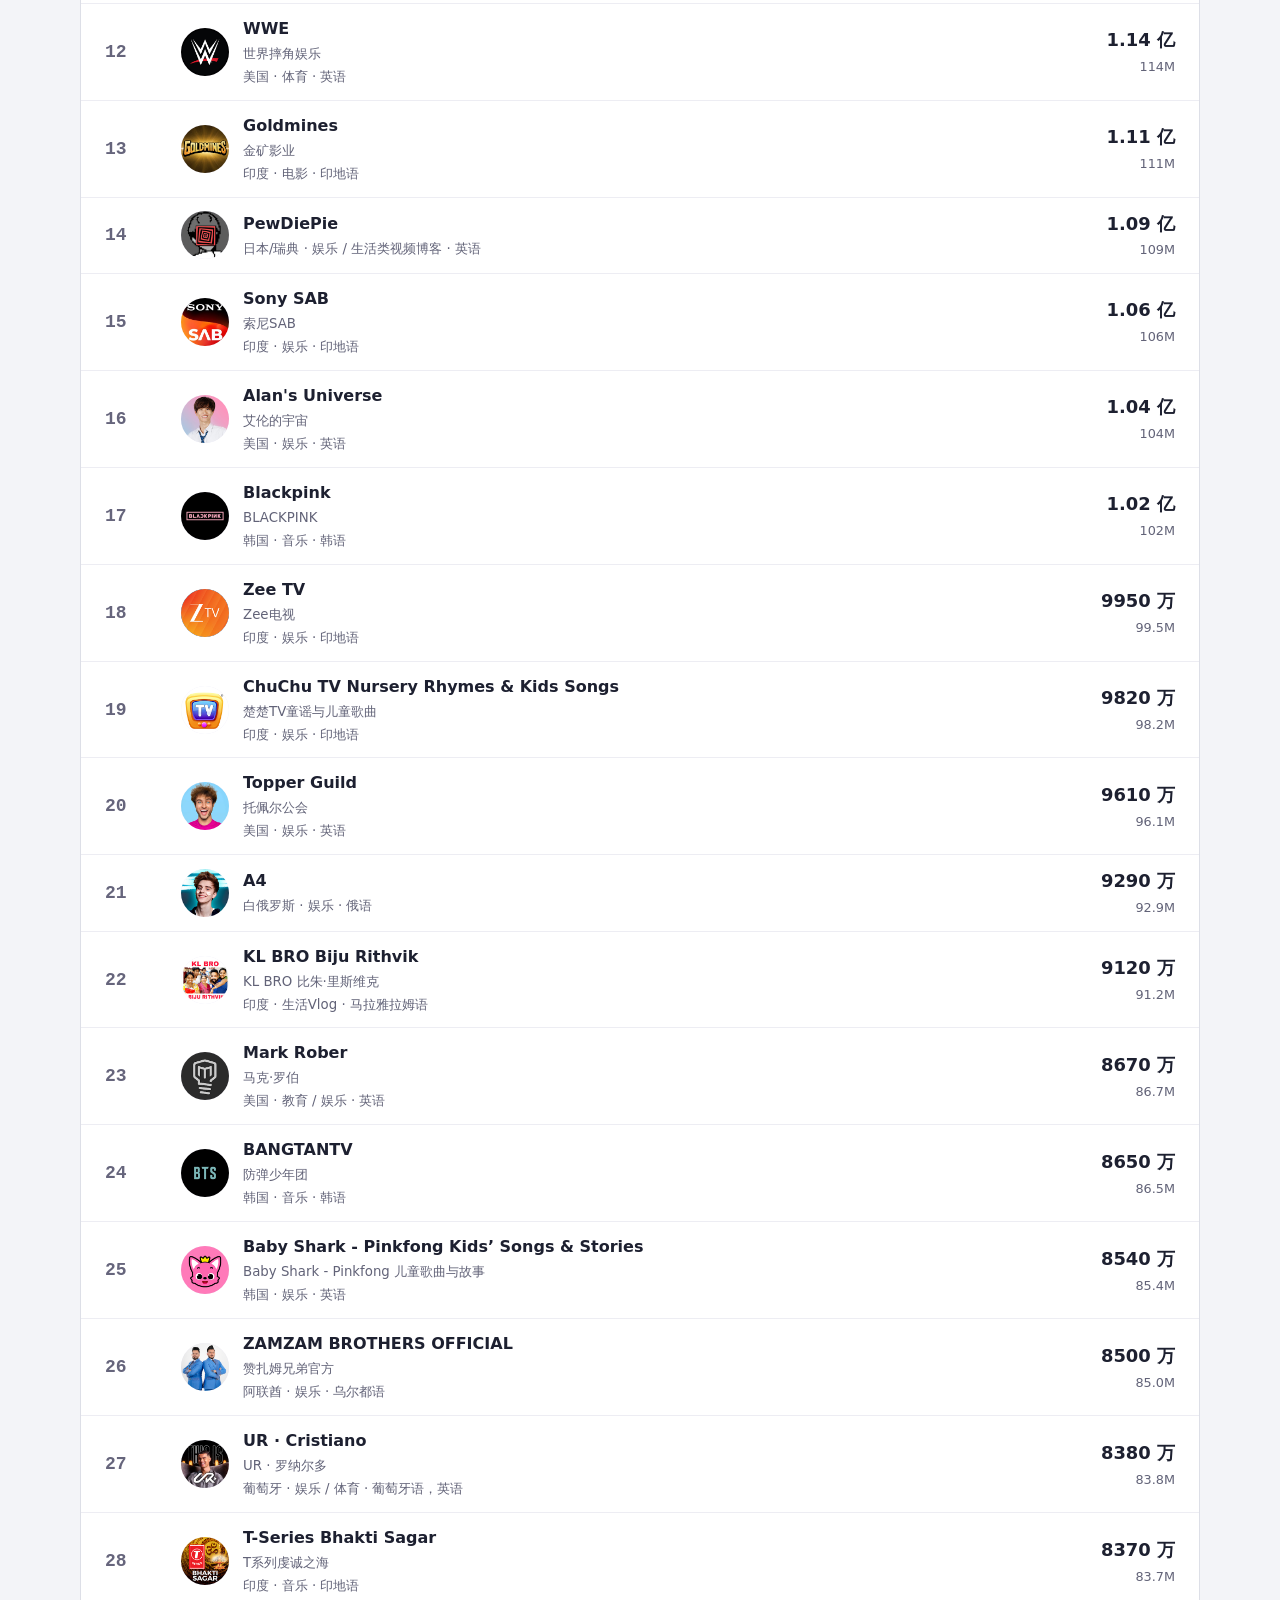
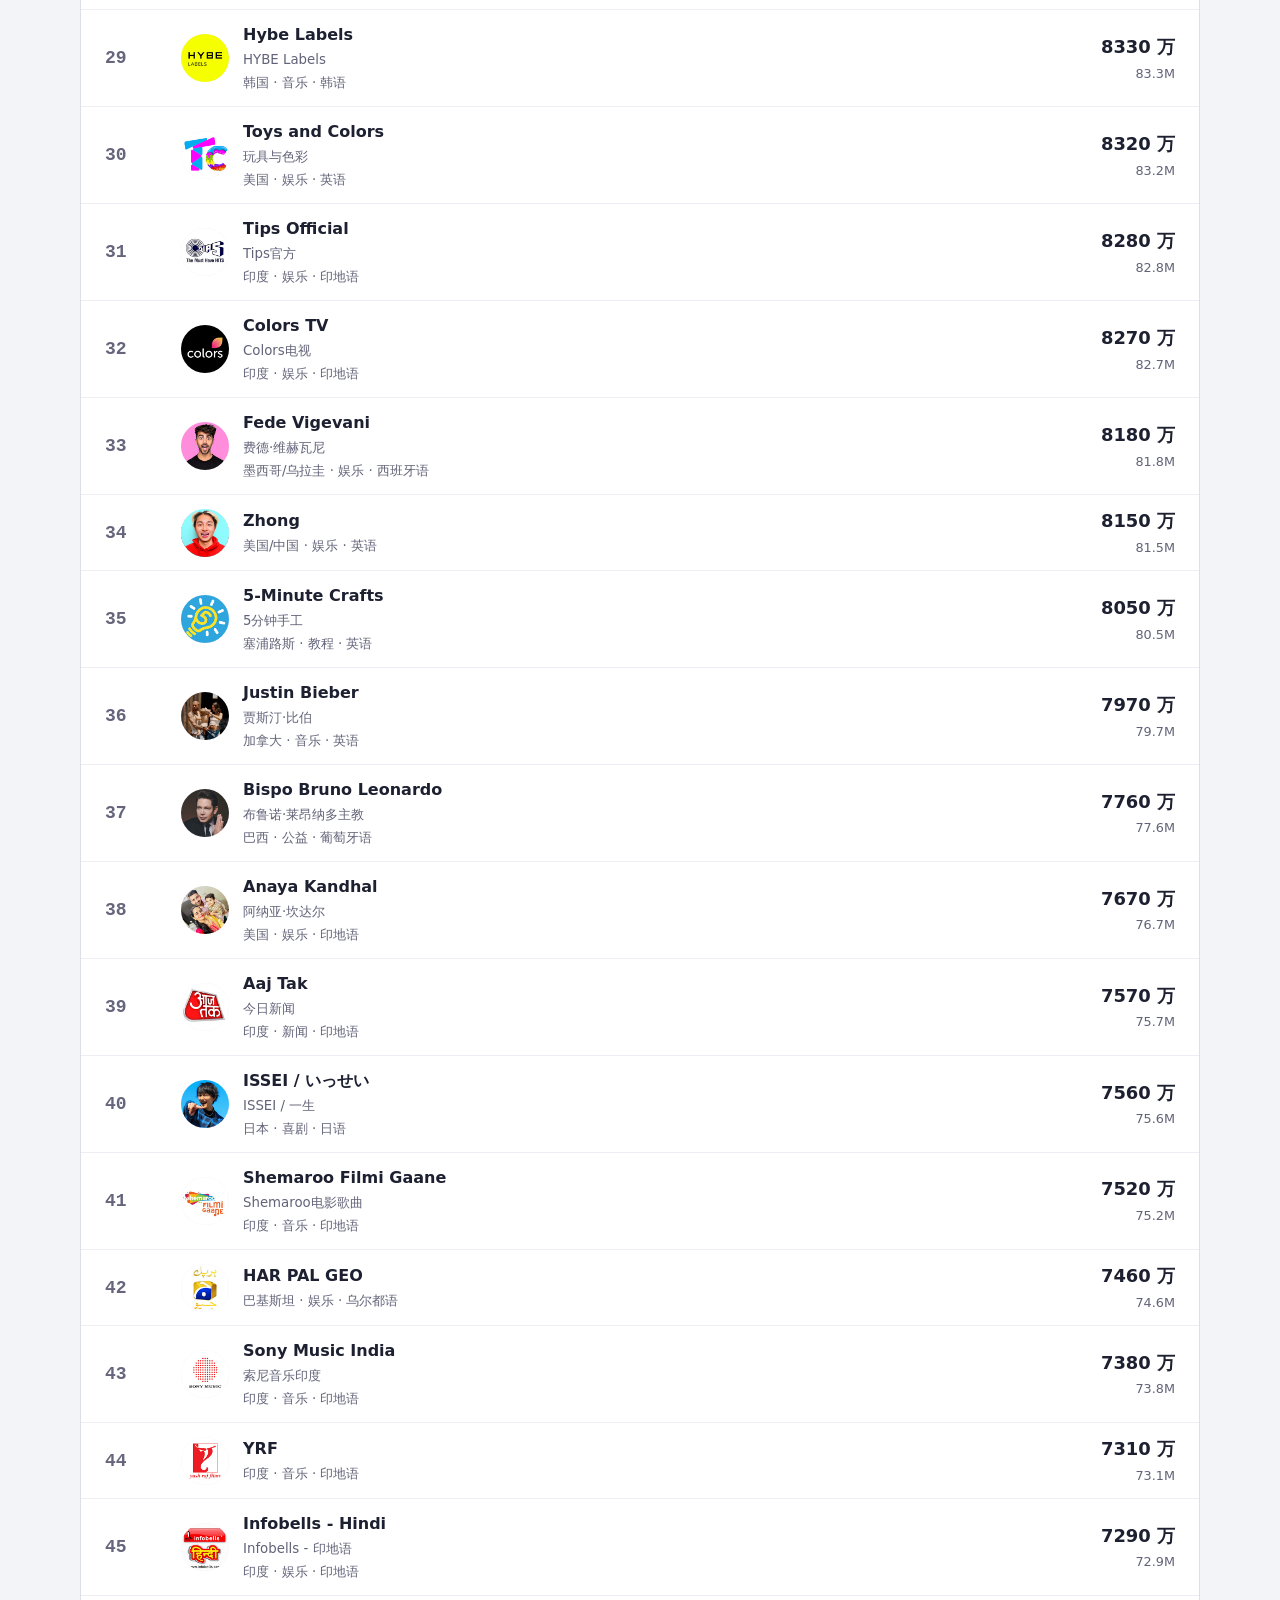
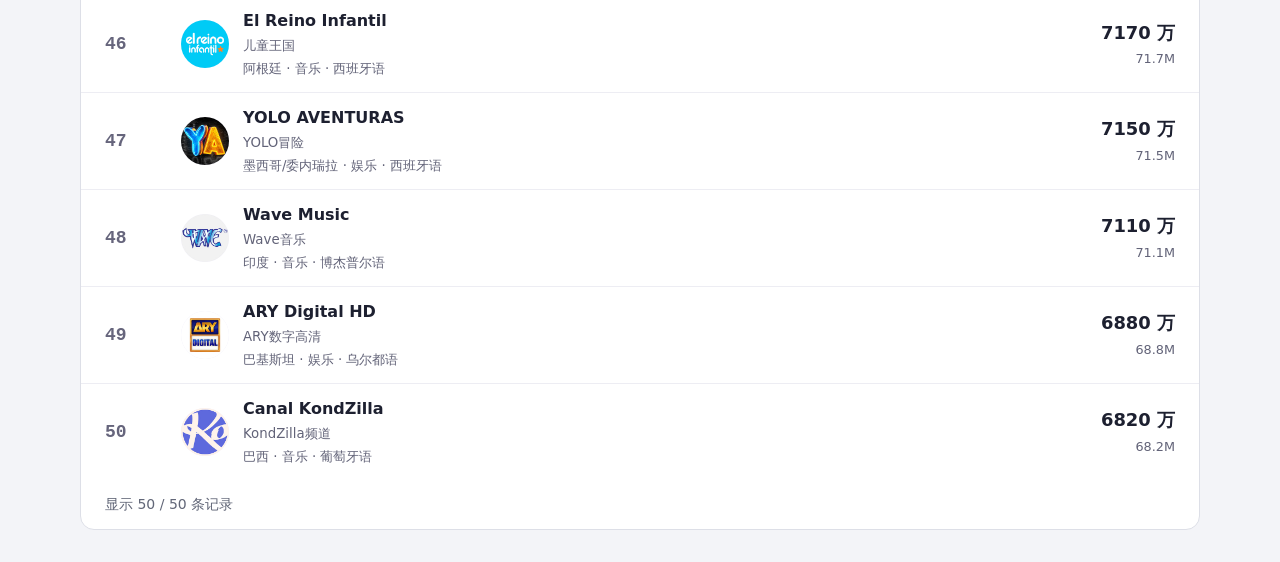
==== commit acd5e0c9: "Publish rankings" ====
--- a/channels.html
+++ b/channels.html
@@ -5,7 +5,7 @@
 <header><a class="brand" href="./"><i>▶</i> Tube Atlas</a><span>YouTube 数据排行</span></header><main>
 <section class="intro"><div><h1>YouTube 频道订阅数排行榜 Top 50<span>.</span></h1><p>按订阅数查看粉丝最多的 50 个 YouTube 频道，以及频道所属国家、类别和语言。</p><p>每天北京时间 08:00 更新</p></div><div class="bars" aria-hidden="true"></div></section>
 <nav aria-label="选择榜单"><a href="channels.html" aria-current="page">频道订阅榜</a><a href="videos.html">累计播放榜</a><a href="daily.html">24 小时增量榜</a></nav><section class="panel"><div class="tools"><div><h2>频道订阅榜</h2>
-<small>最近更新（北京时间） <time datetime="2026-11-24T10:06:15+08:00">2026/11/24 10:06</time></small></div>
+<small>最近更新（北京时间） <time datetime="2026-11-24T15:59:41+08:00">2026/11/24 15:59</time></small></div>
 <input hidden type="search" aria-label="搜索当前榜单" placeholder="搜索名称或频道"></div>
 <div class="labels"><span>排名</span><span>频道</span><span>订阅数</span></div>
 <div class="row" data-channel="">
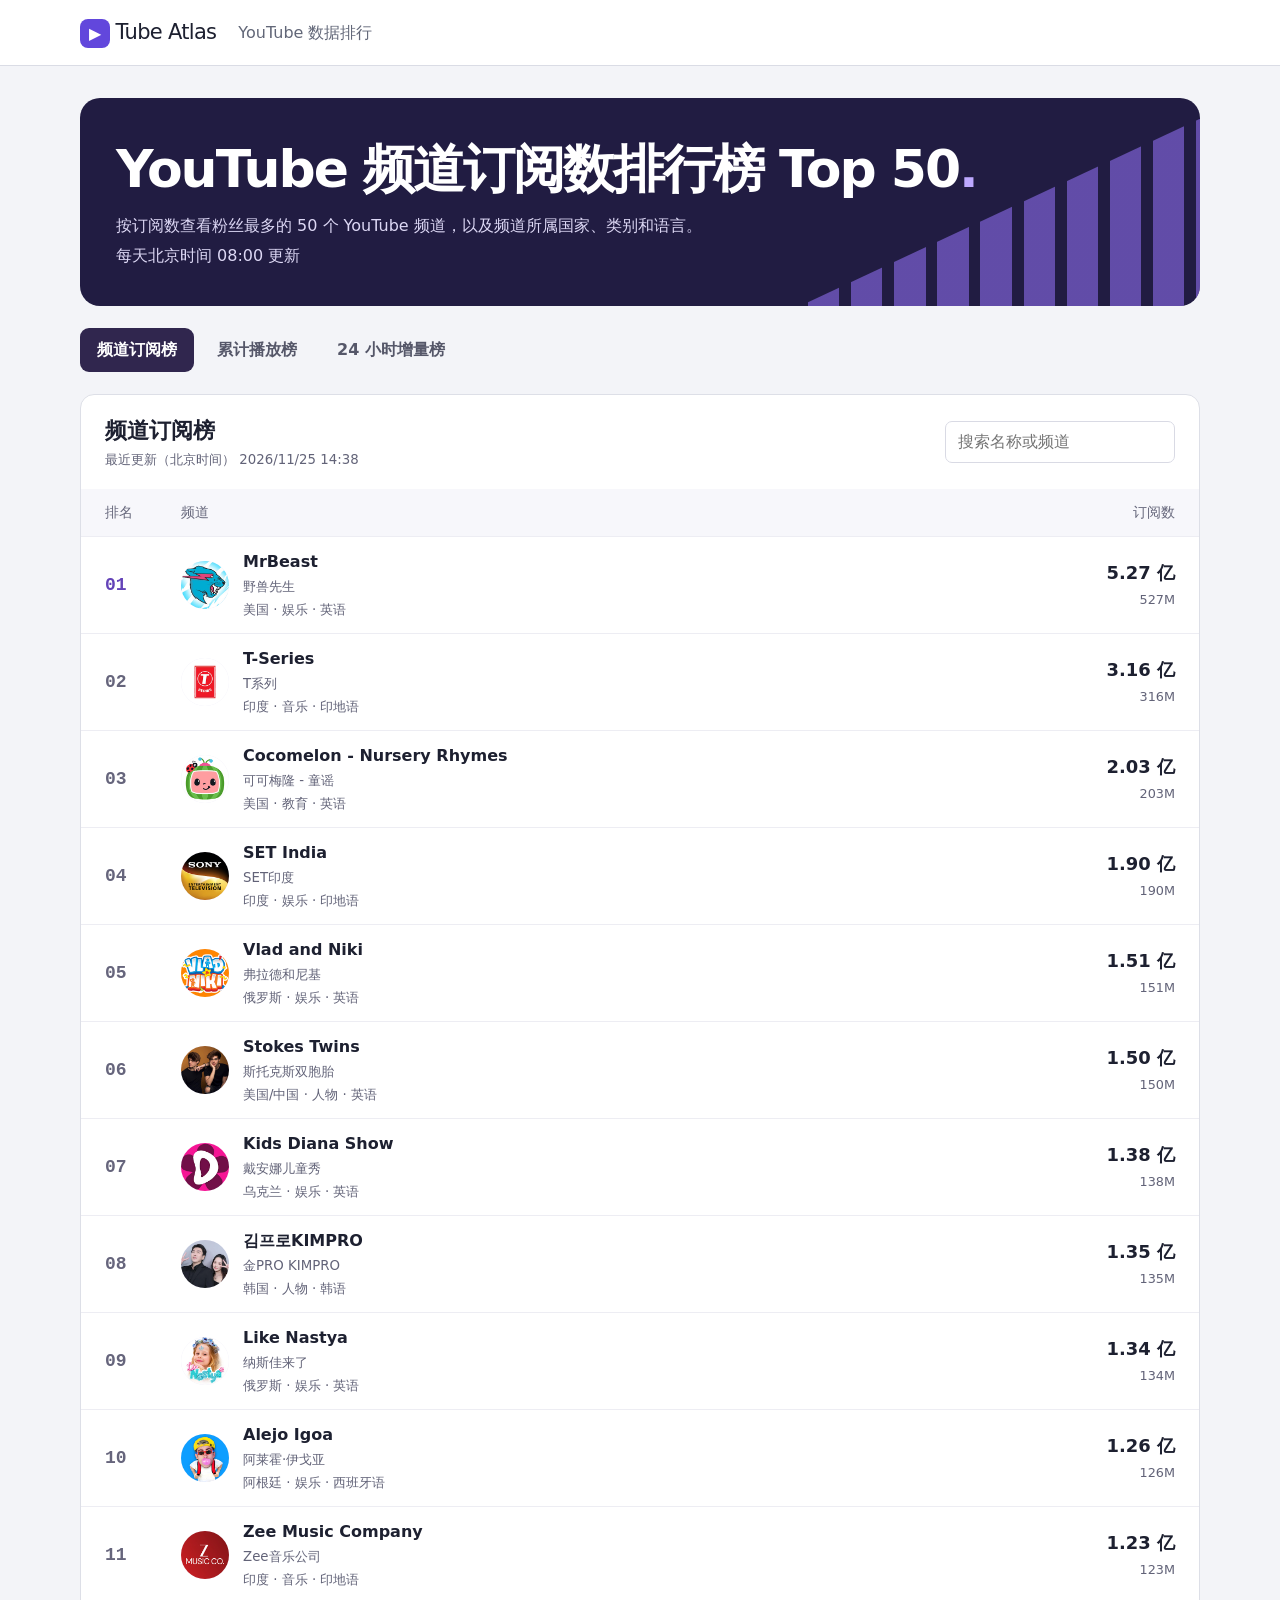
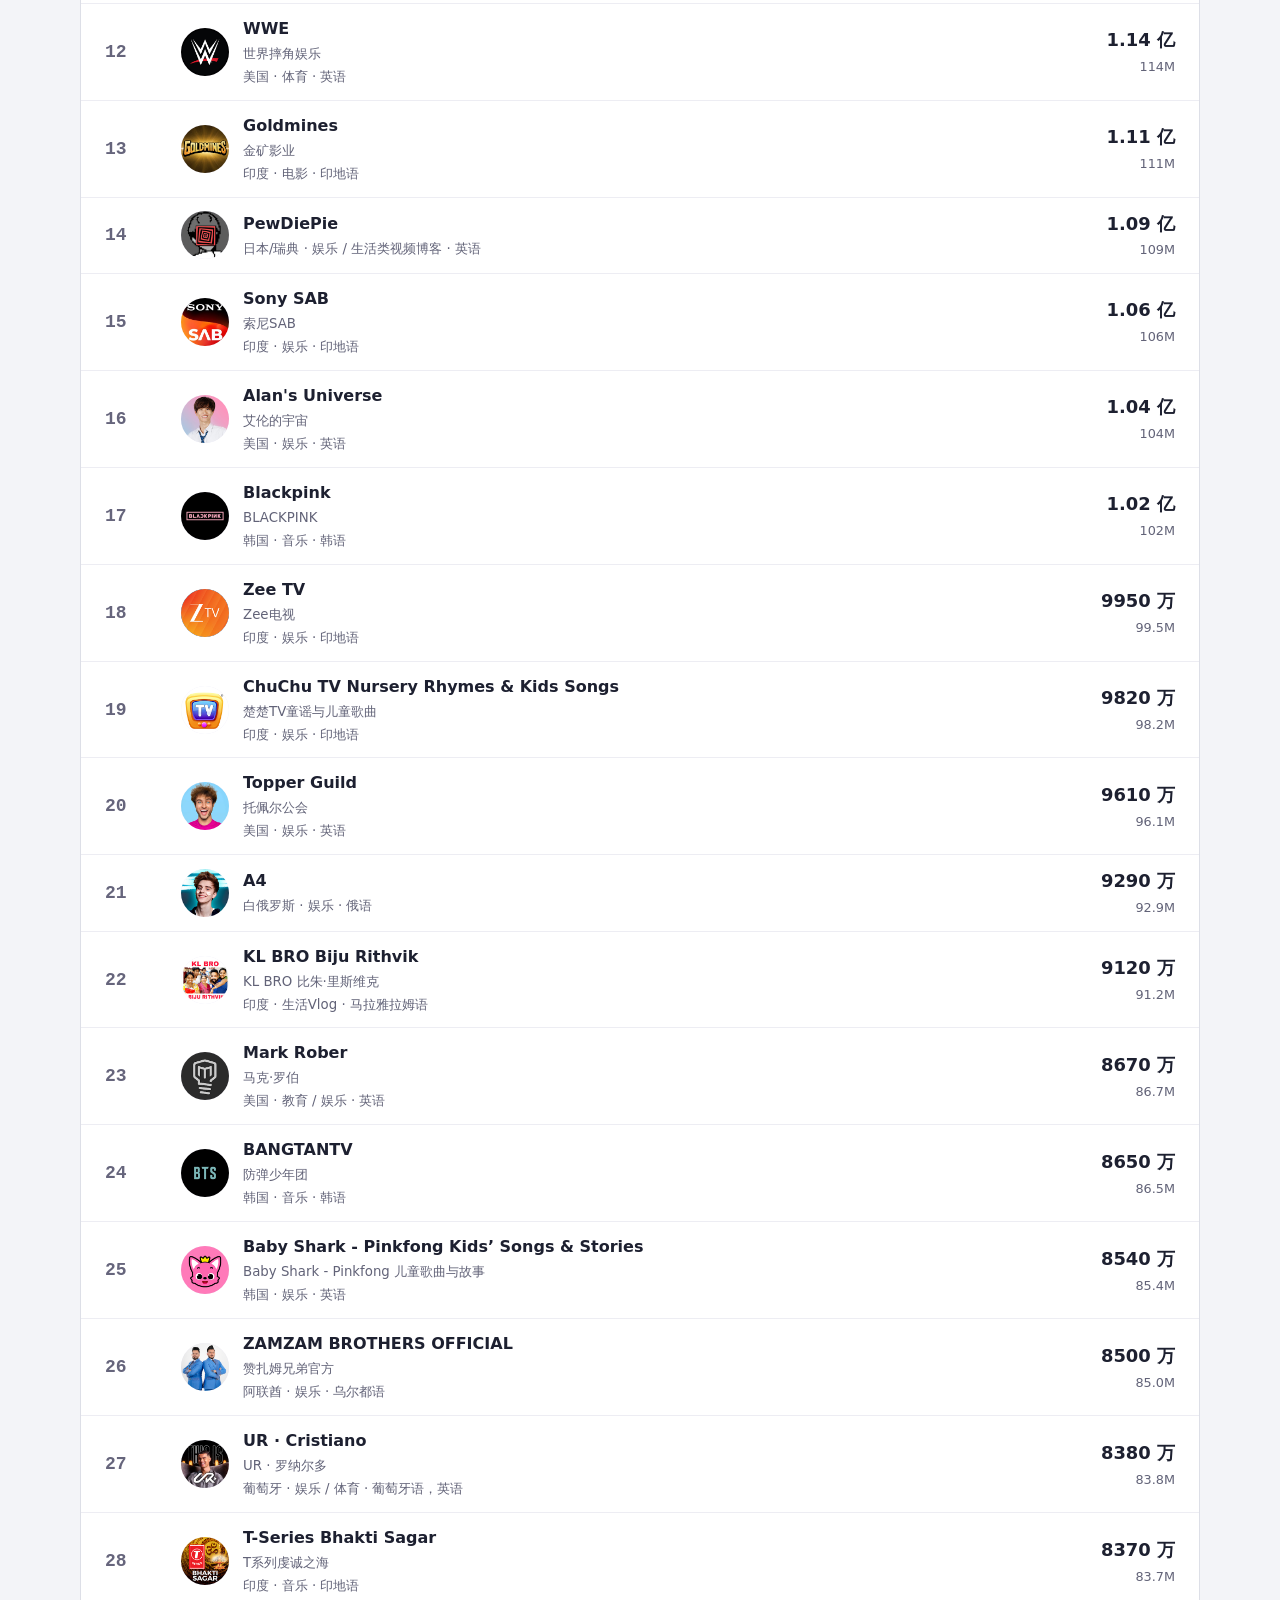
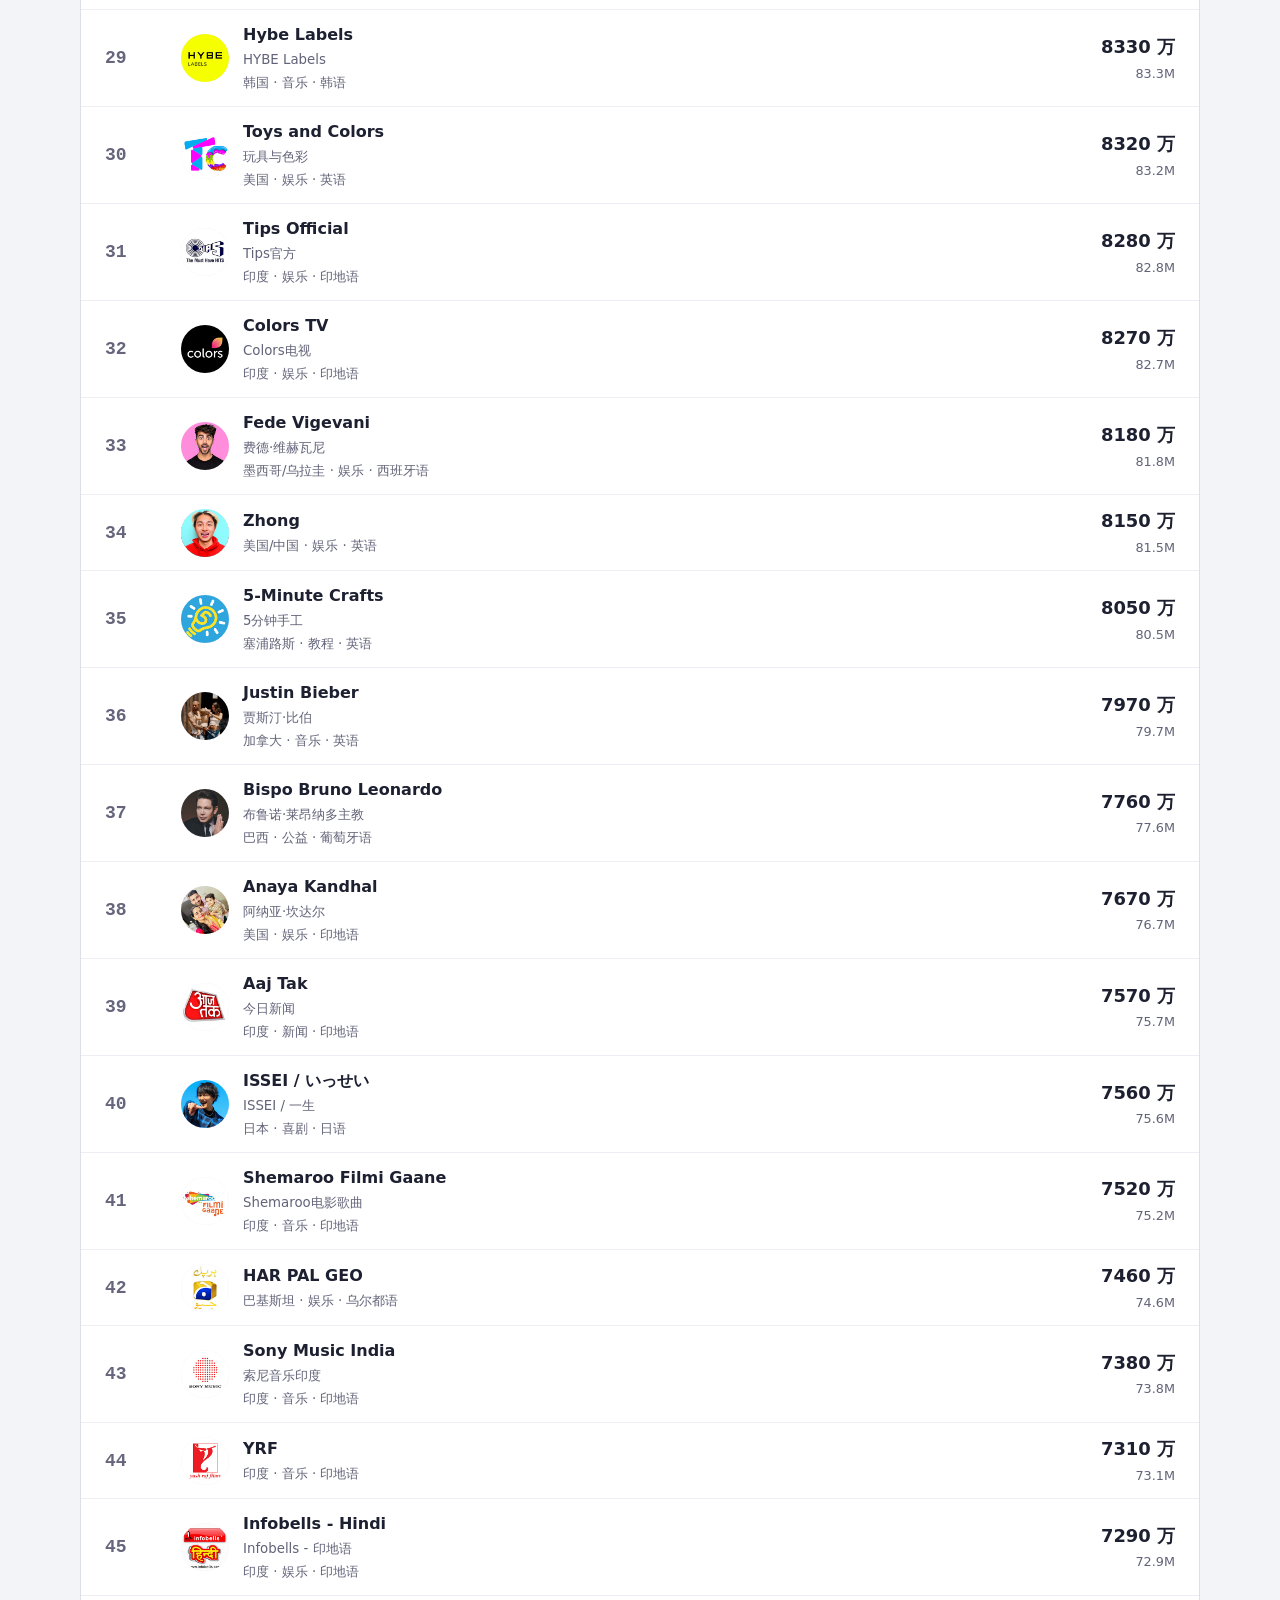
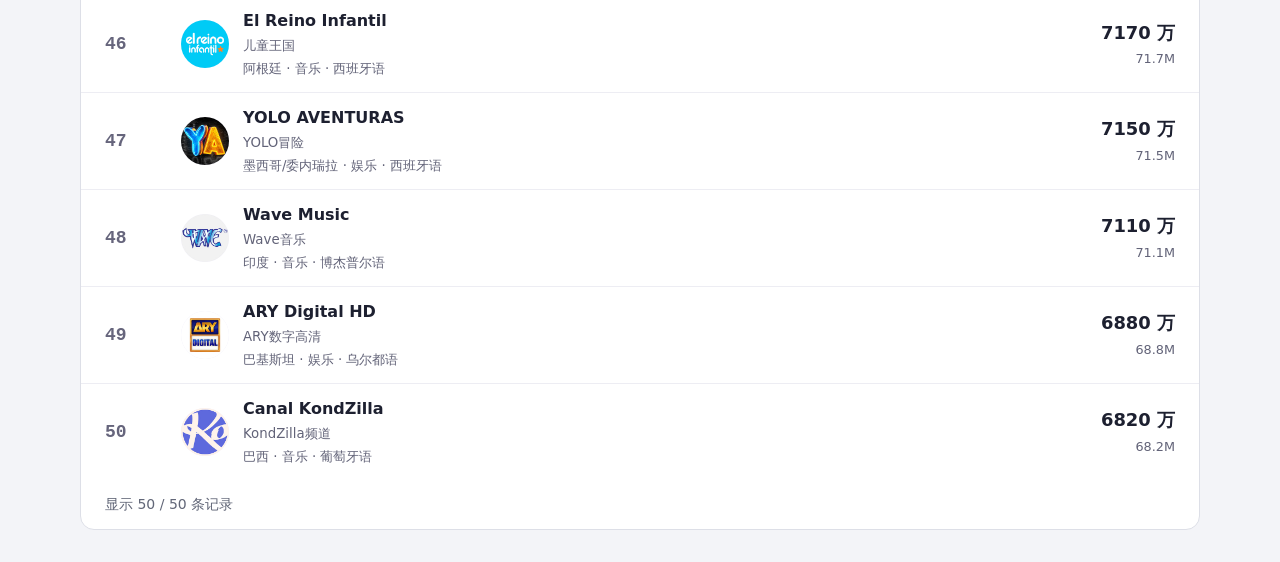
==== commit bcfdf388: "Publish rankings" ====
--- a/channels.html
+++ b/channels.html
@@ -5,7 +5,7 @@
 <header><a class="brand" href="./"><i>▶</i> Tube Atlas</a><span>YouTube 数据排行</span></header><main>
 <section class="intro"><div><h1>YouTube 频道订阅数排行榜 Top 50<span>.</span></h1><p>按订阅数查看粉丝最多的 50 个 YouTube 频道，以及频道所属国家、类别和语言。</p><p>每天北京时间 08:00 更新</p></div><div class="bars" aria-hidden="true"></div></section>
 <nav aria-label="选择榜单"><a href="channels.html" aria-current="page">频道订阅榜</a><a href="videos.html">累计播放榜</a><a href="daily.html">24 小时增量榜</a></nav><section class="panel"><div class="tools"><div><h2>频道订阅榜</h2>
-<small>最近更新（北京时间） <time datetime="2026-11-24T15:59:41+08:00">2026/11/24 15:59</time></small></div>
+<small>最近更新（北京时间） <time datetime="2026-11-25T14:38:08+08:00">2026/11/25 14:38</time></small></div>
 <input hidden type="search" aria-label="搜索当前榜单" placeholder="搜索名称或频道"></div>
 <div class="labels"><span>排名</span><span>频道</span><span>订阅数</span></div>
 <div class="row" data-channel="">
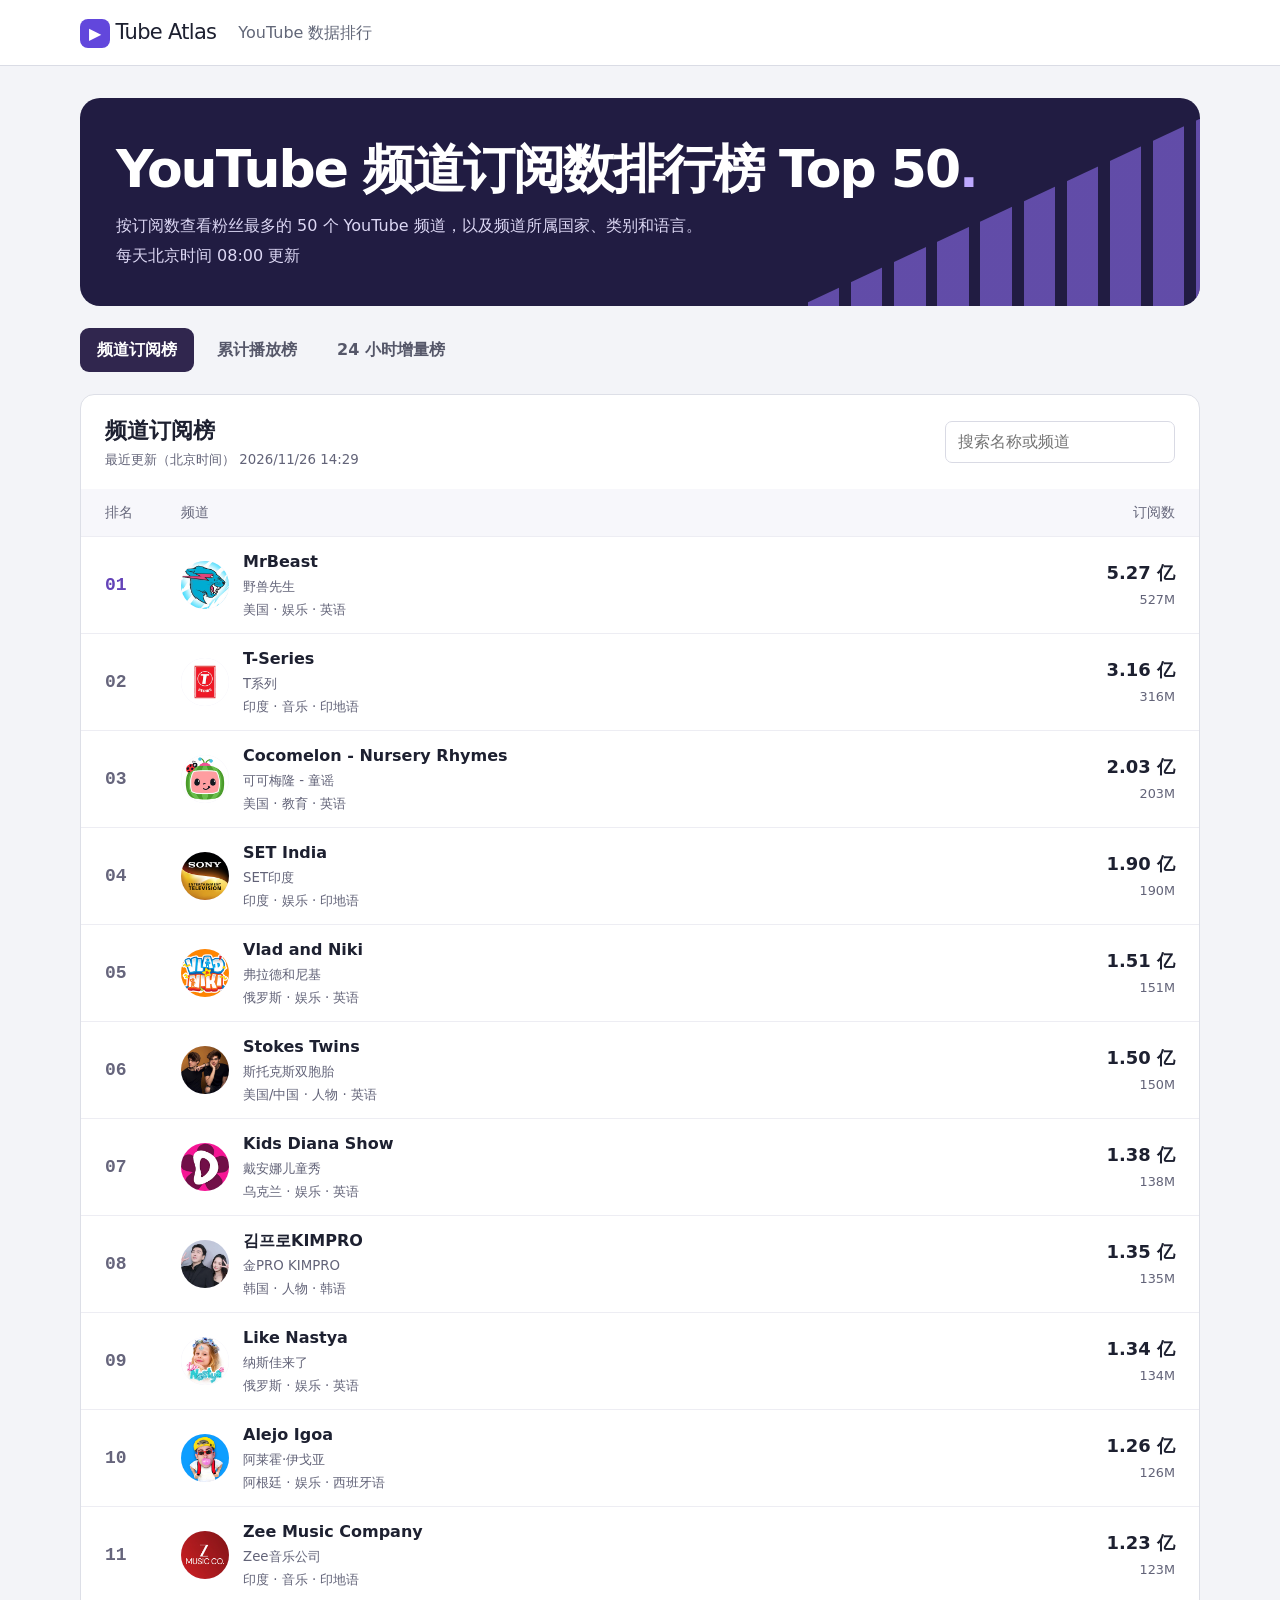
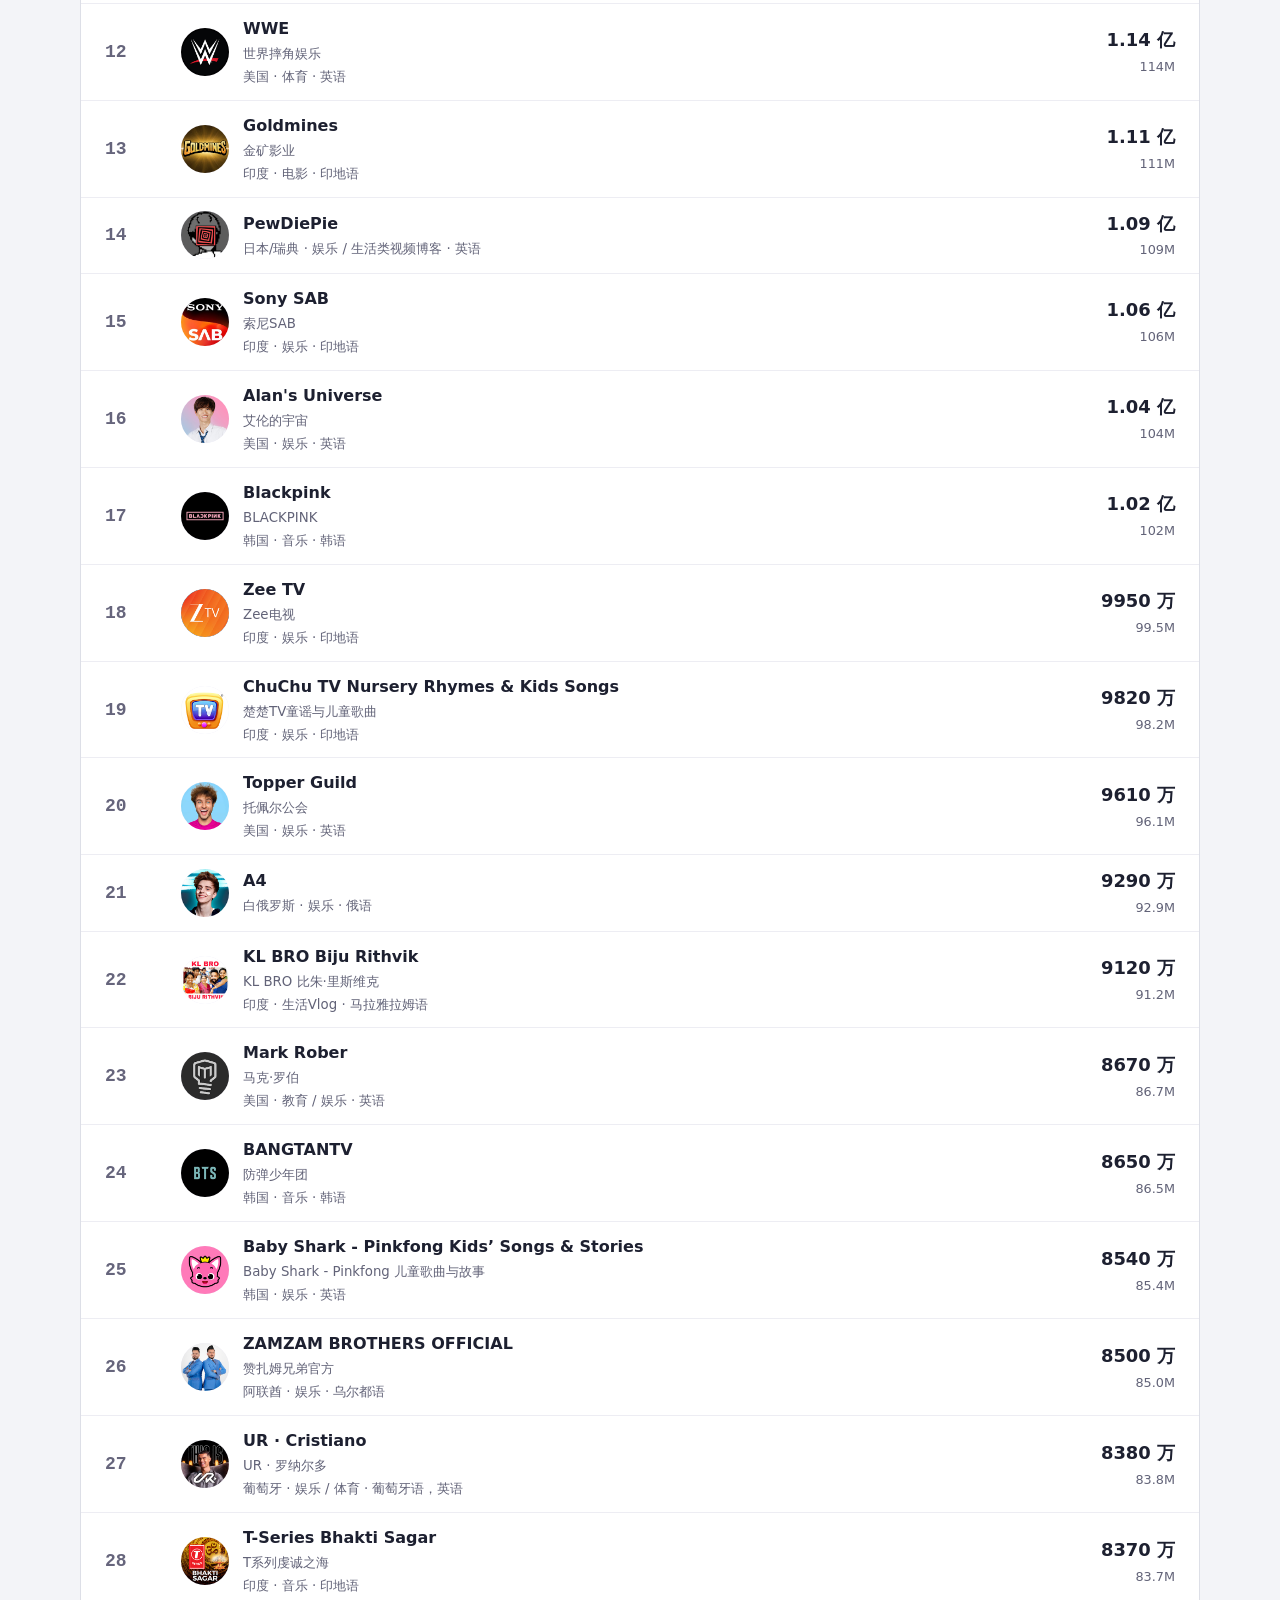
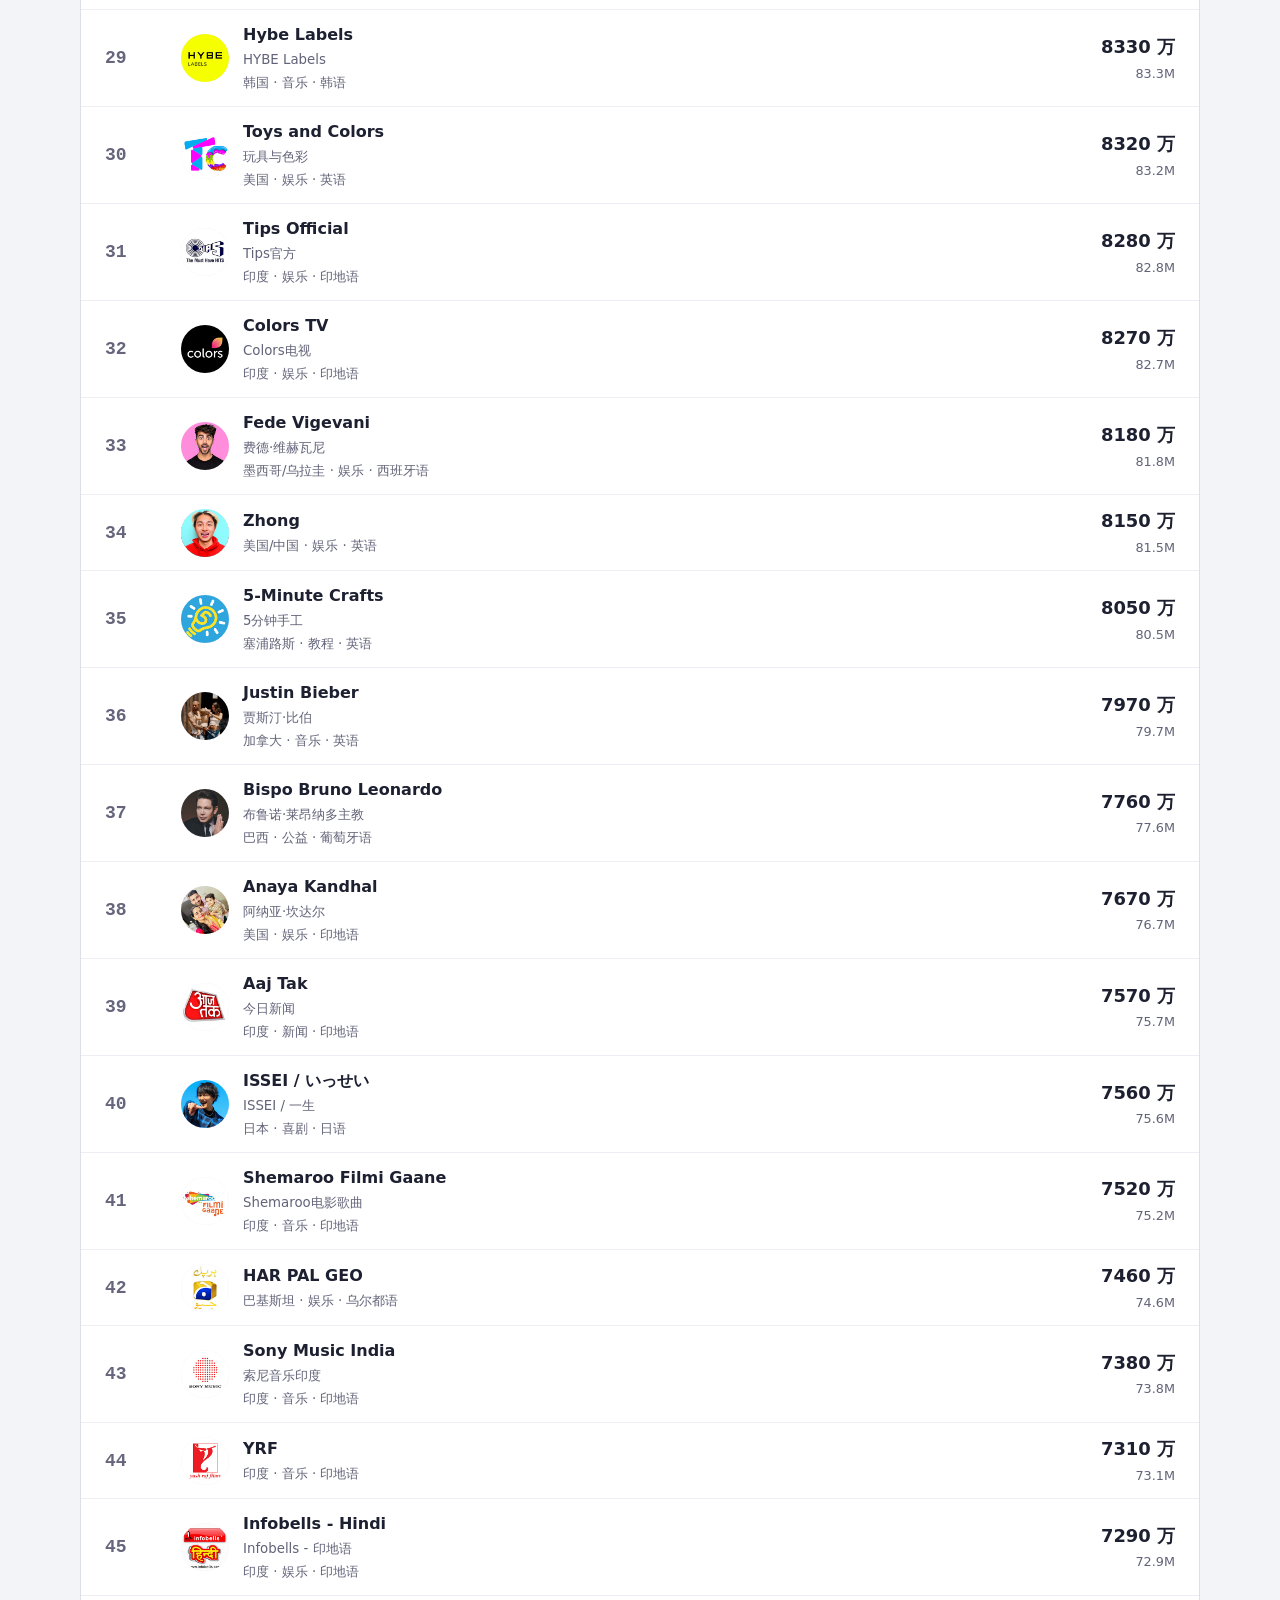
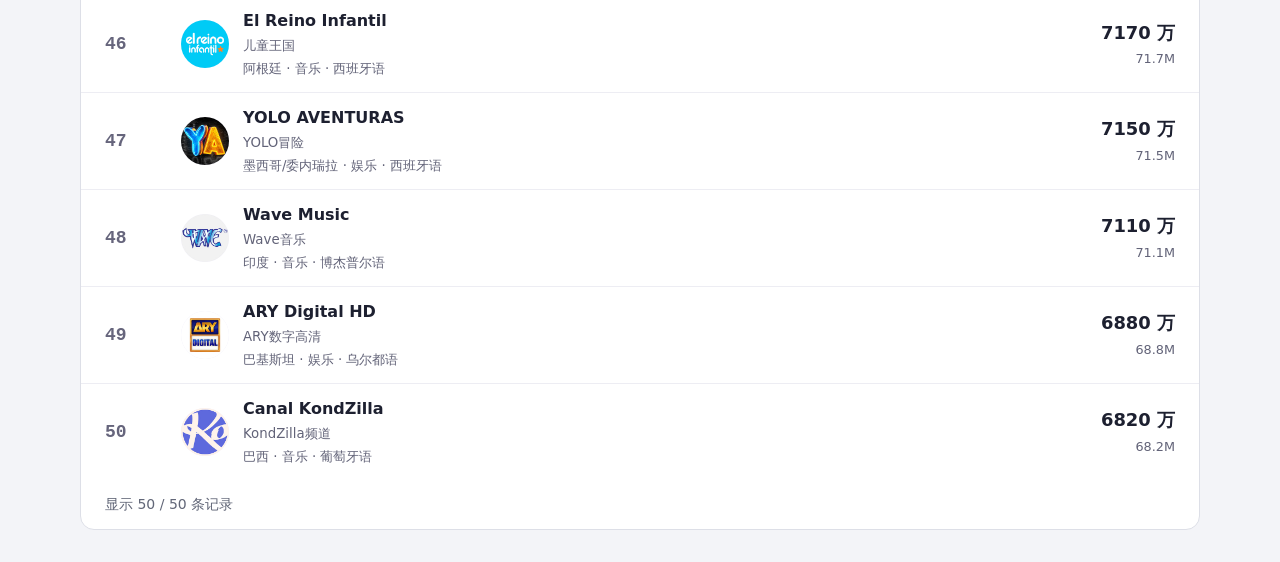
==== commit 9b63dc37: "Publish rankings" ====
--- a/channels.html
+++ b/channels.html
@@ -5,7 +5,7 @@
 <header><a class="brand" href="./"><i>▶</i> Tube Atlas</a><span>YouTube 数据排行</span></header><main>
 <section class="intro"><div><h1>YouTube 频道订阅数排行榜 Top 50<span>.</span></h1><p>按订阅数查看粉丝最多的 50 个 YouTube 频道，以及频道所属国家、类别和语言。</p><p>每天北京时间 08:00 更新</p></div><div class="bars" aria-hidden="true"></div></section>
 <nav aria-label="选择榜单"><a href="channels.html" aria-current="page">频道订阅榜</a><a href="videos.html">累计播放榜</a><a href="daily.html">24 小时增量榜</a></nav><section class="panel"><div class="tools"><div><h2>频道订阅榜</h2>
-<small>最近更新（北京时间） <time datetime="2026-11-25T14:38:08+08:00">2026/11/25 14:38</time></small></div>
+<small>最近更新（北京时间） <time datetime="2026-11-26T14:29:12+08:00">2026/11/26 14:29</time></small></div>
 <input hidden type="search" aria-label="搜索当前榜单" placeholder="搜索名称或频道"></div>
 <div class="labels"><span>排名</span><span>频道</span><span>订阅数</span></div>
 <div class="row" data-channel="">
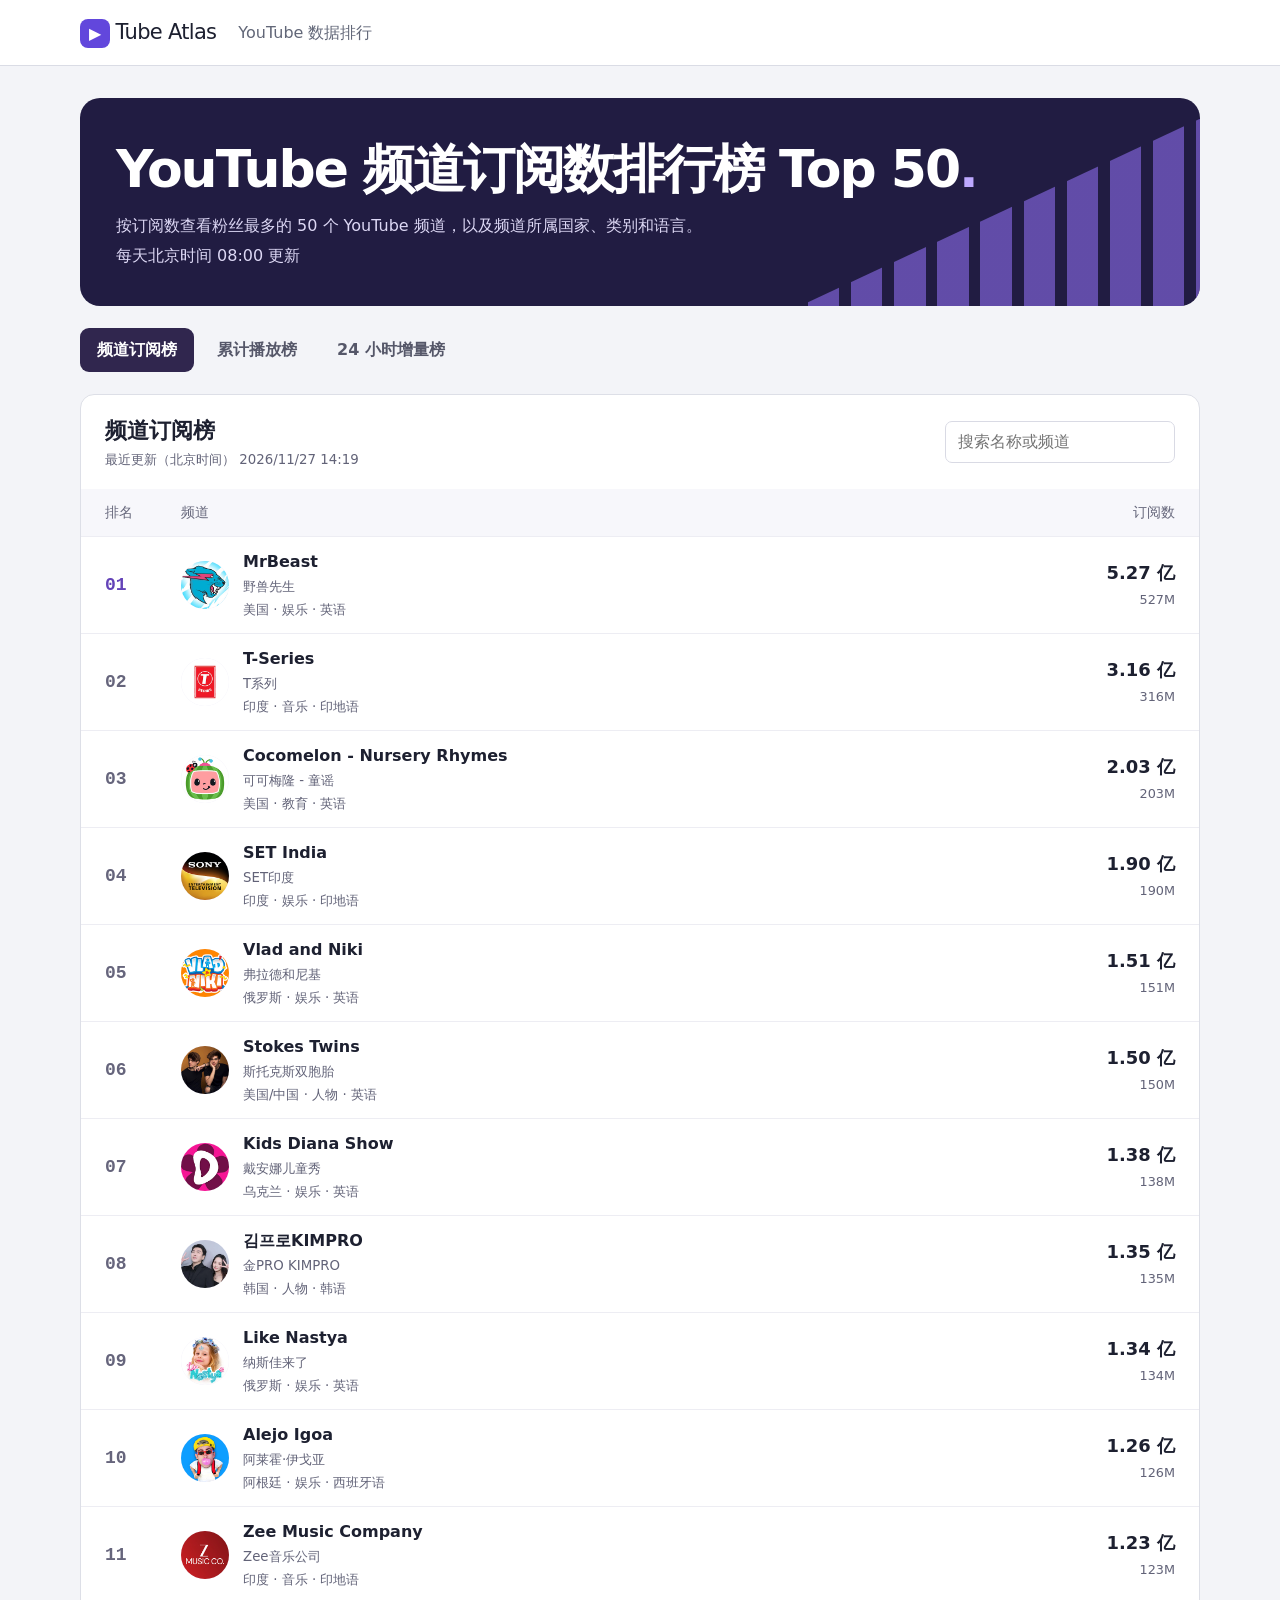
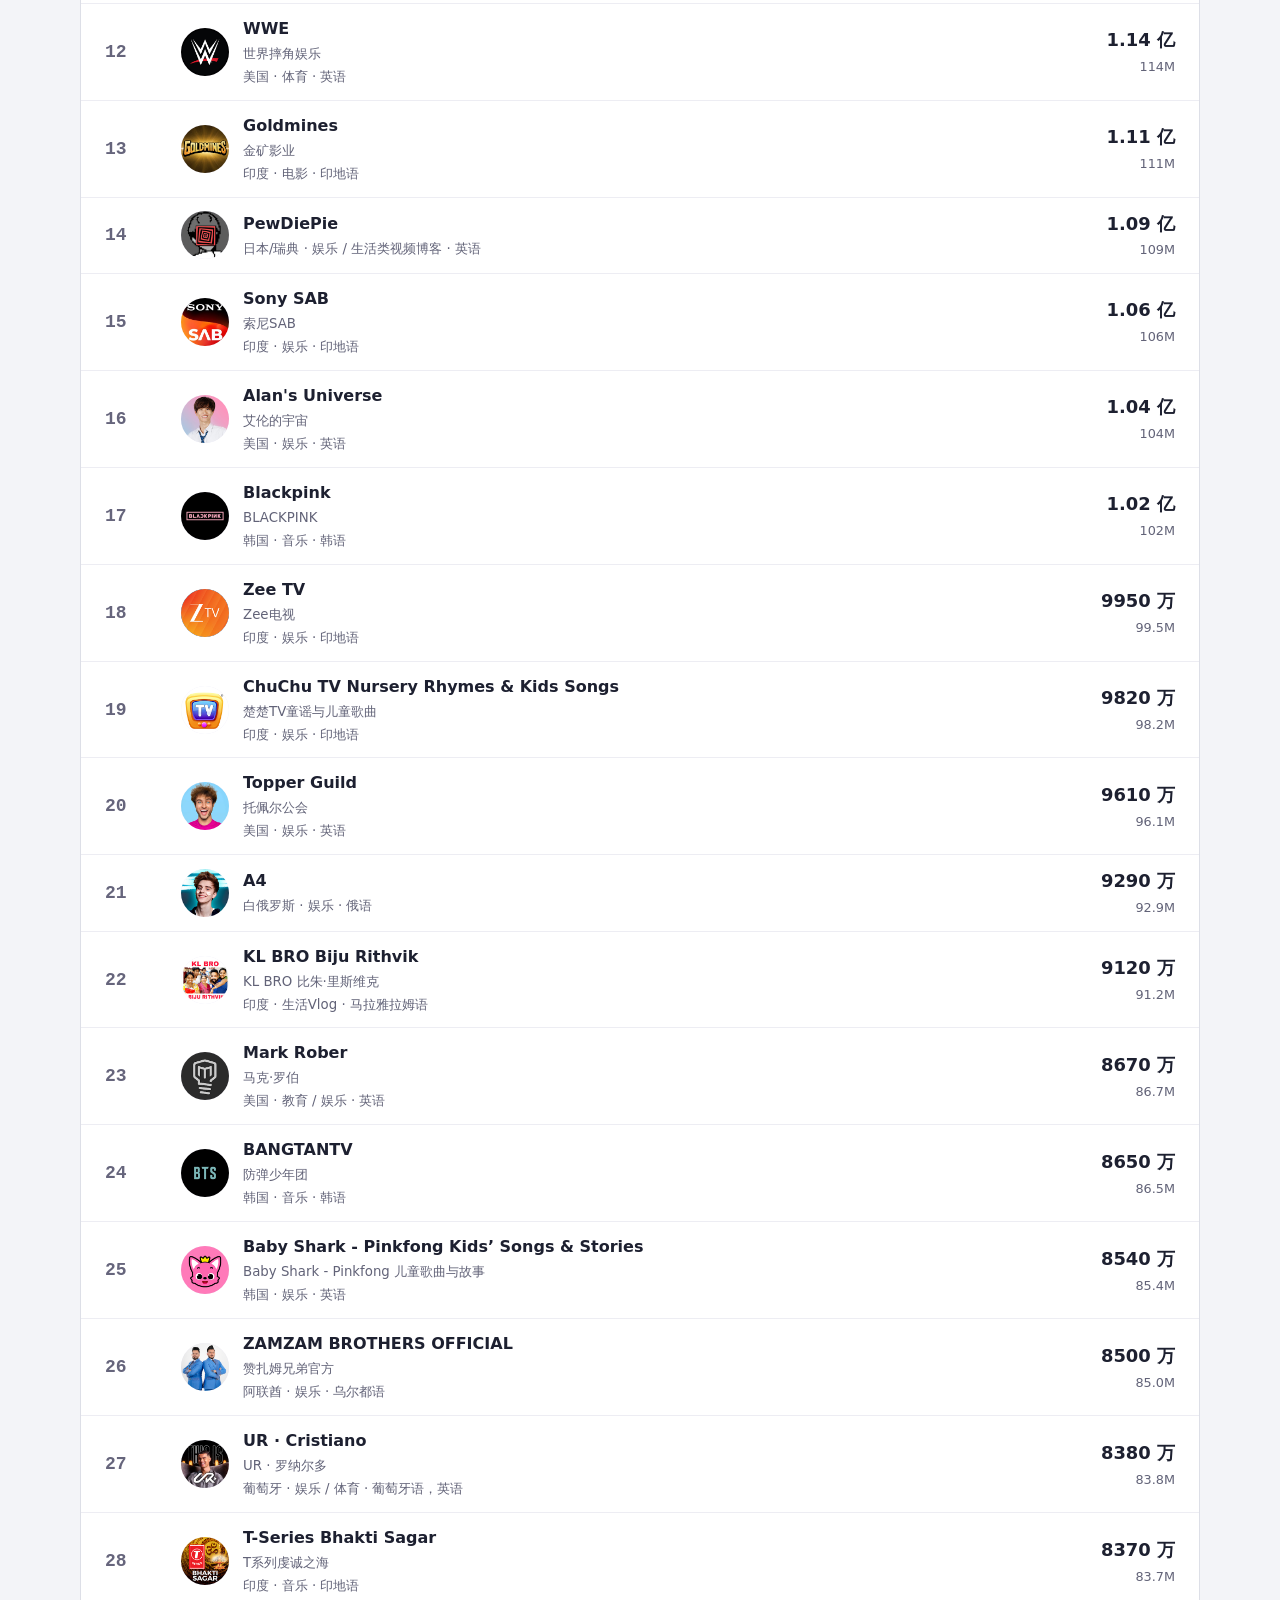
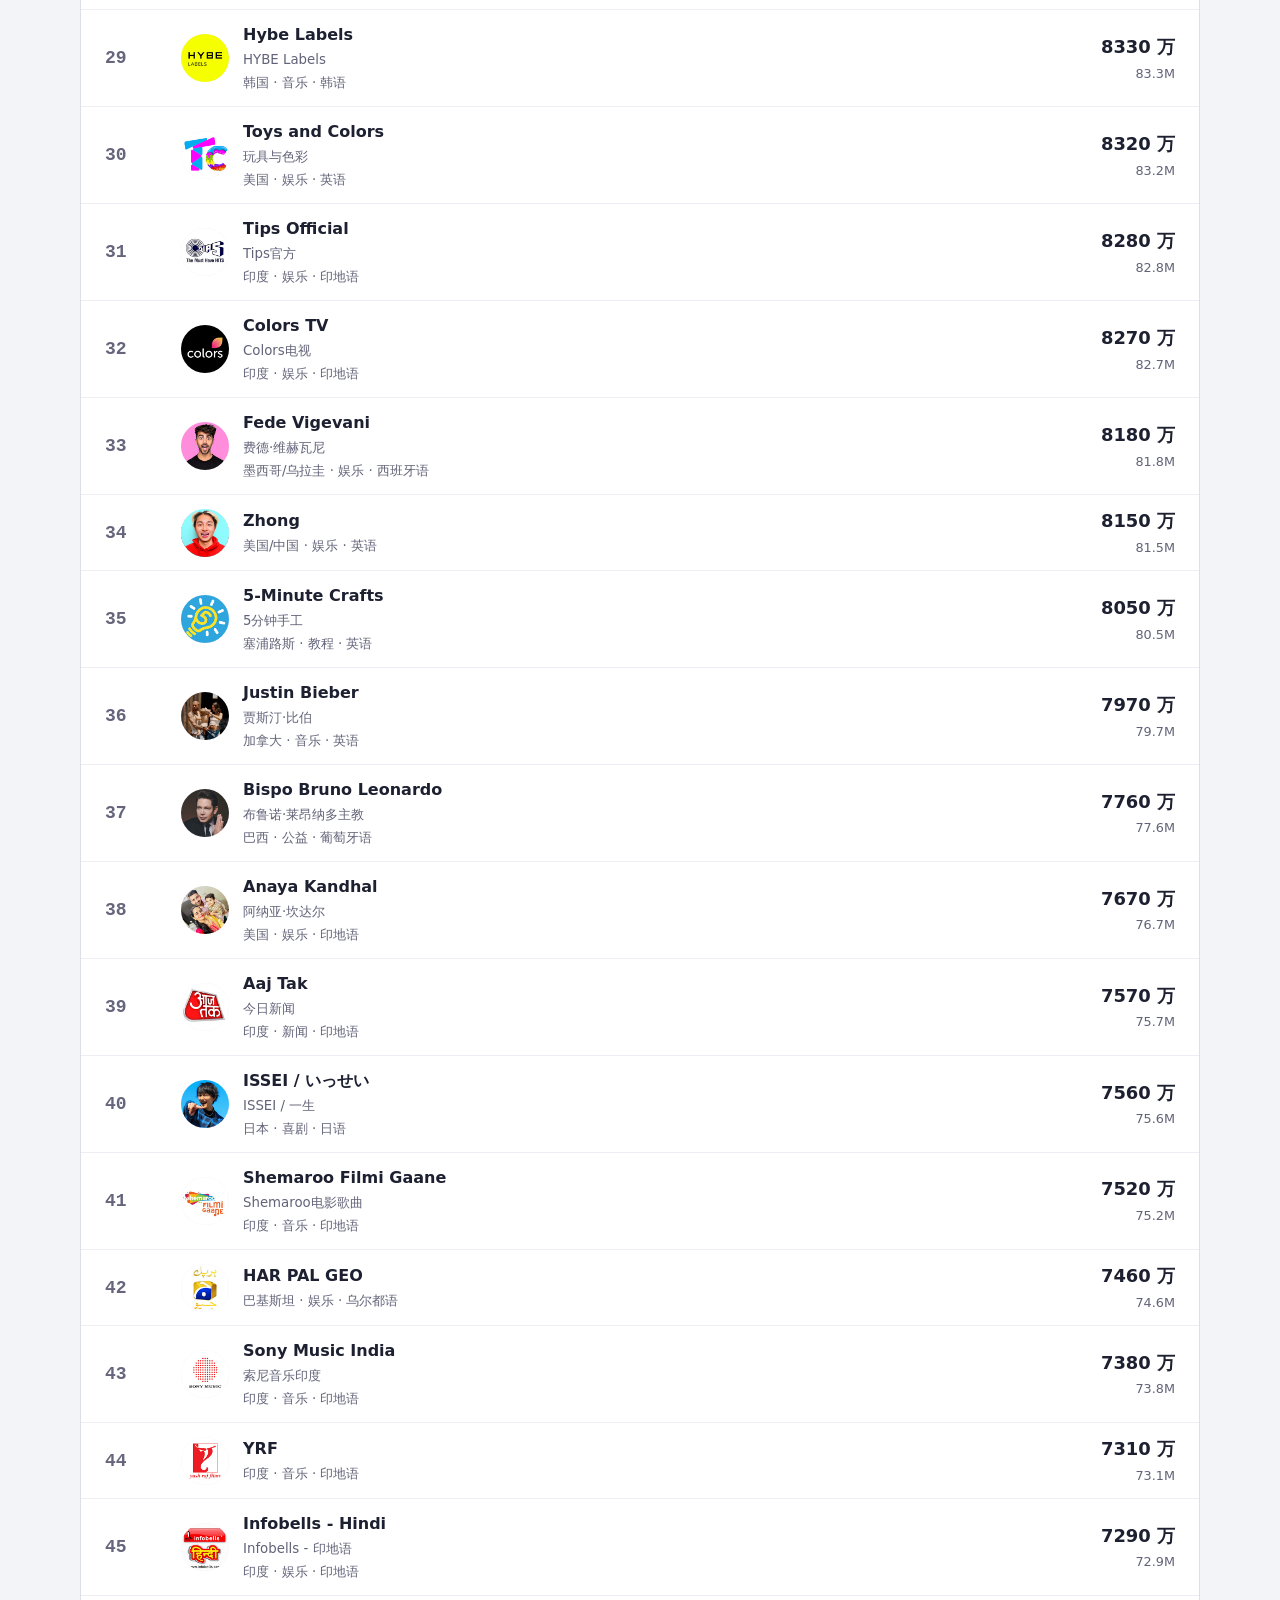
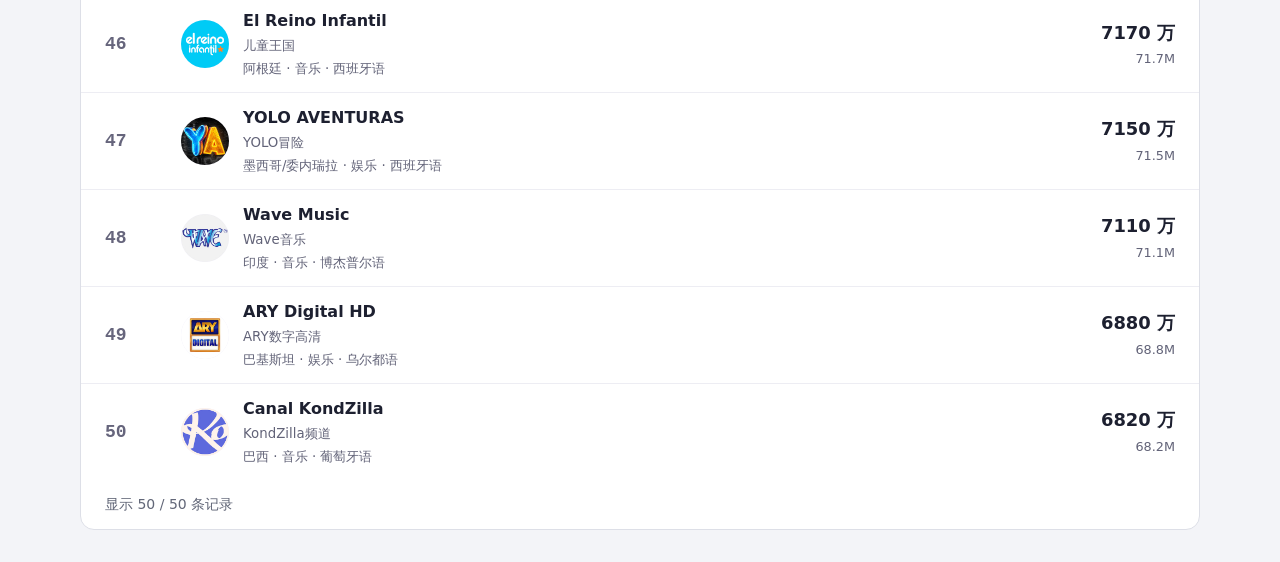
==== commit 5300f498: "Publish rankings" ====
--- a/channels.html
+++ b/channels.html
@@ -5,7 +5,7 @@
 <header><a class="brand" href="./"><i>▶</i> Tube Atlas</a><span>YouTube 数据排行</span></header><main>
 <section class="intro"><div><h1>YouTube 频道订阅数排行榜 Top 50<span>.</span></h1><p>按订阅数查看粉丝最多的 50 个 YouTube 频道，以及频道所属国家、类别和语言。</p><p>每天北京时间 08:00 更新</p></div><div class="bars" aria-hidden="true"></div></section>
 <nav aria-label="选择榜单"><a href="channels.html" aria-current="page">频道订阅榜</a><a href="videos.html">累计播放榜</a><a href="daily.html">24 小时增量榜</a></nav><section class="panel"><div class="tools"><div><h2>频道订阅榜</h2>
-<small>最近更新（北京时间） <time datetime="2026-11-26T14:29:12+08:00">2026/11/26 14:29</time></small></div>
+<small>最近更新（北京时间） <time datetime="2026-11-27T14:19:02+08:00">2026/11/27 14:19</time></small></div>
 <input hidden type="search" aria-label="搜索当前榜单" placeholder="搜索名称或频道"></div>
 <div class="labels"><span>排名</span><span>频道</span><span>订阅数</span></div>
 <div class="row" data-channel="">
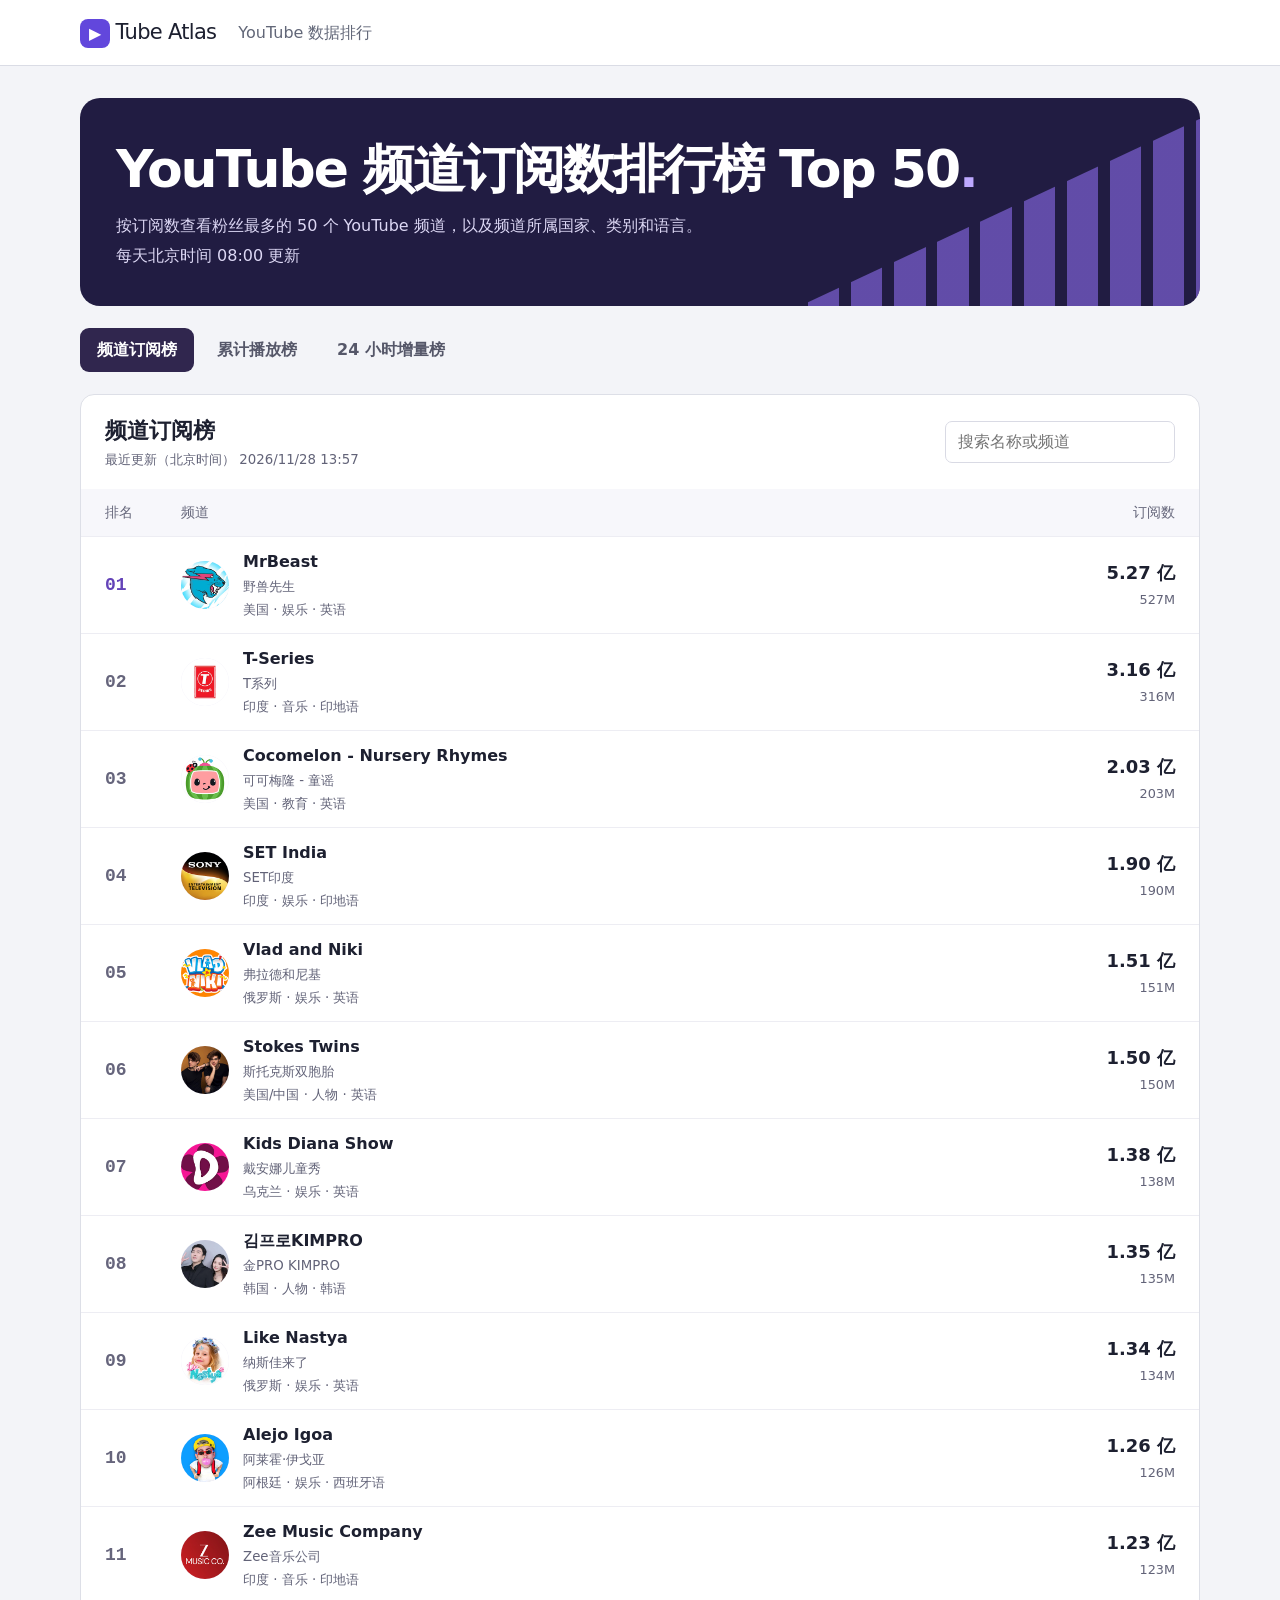
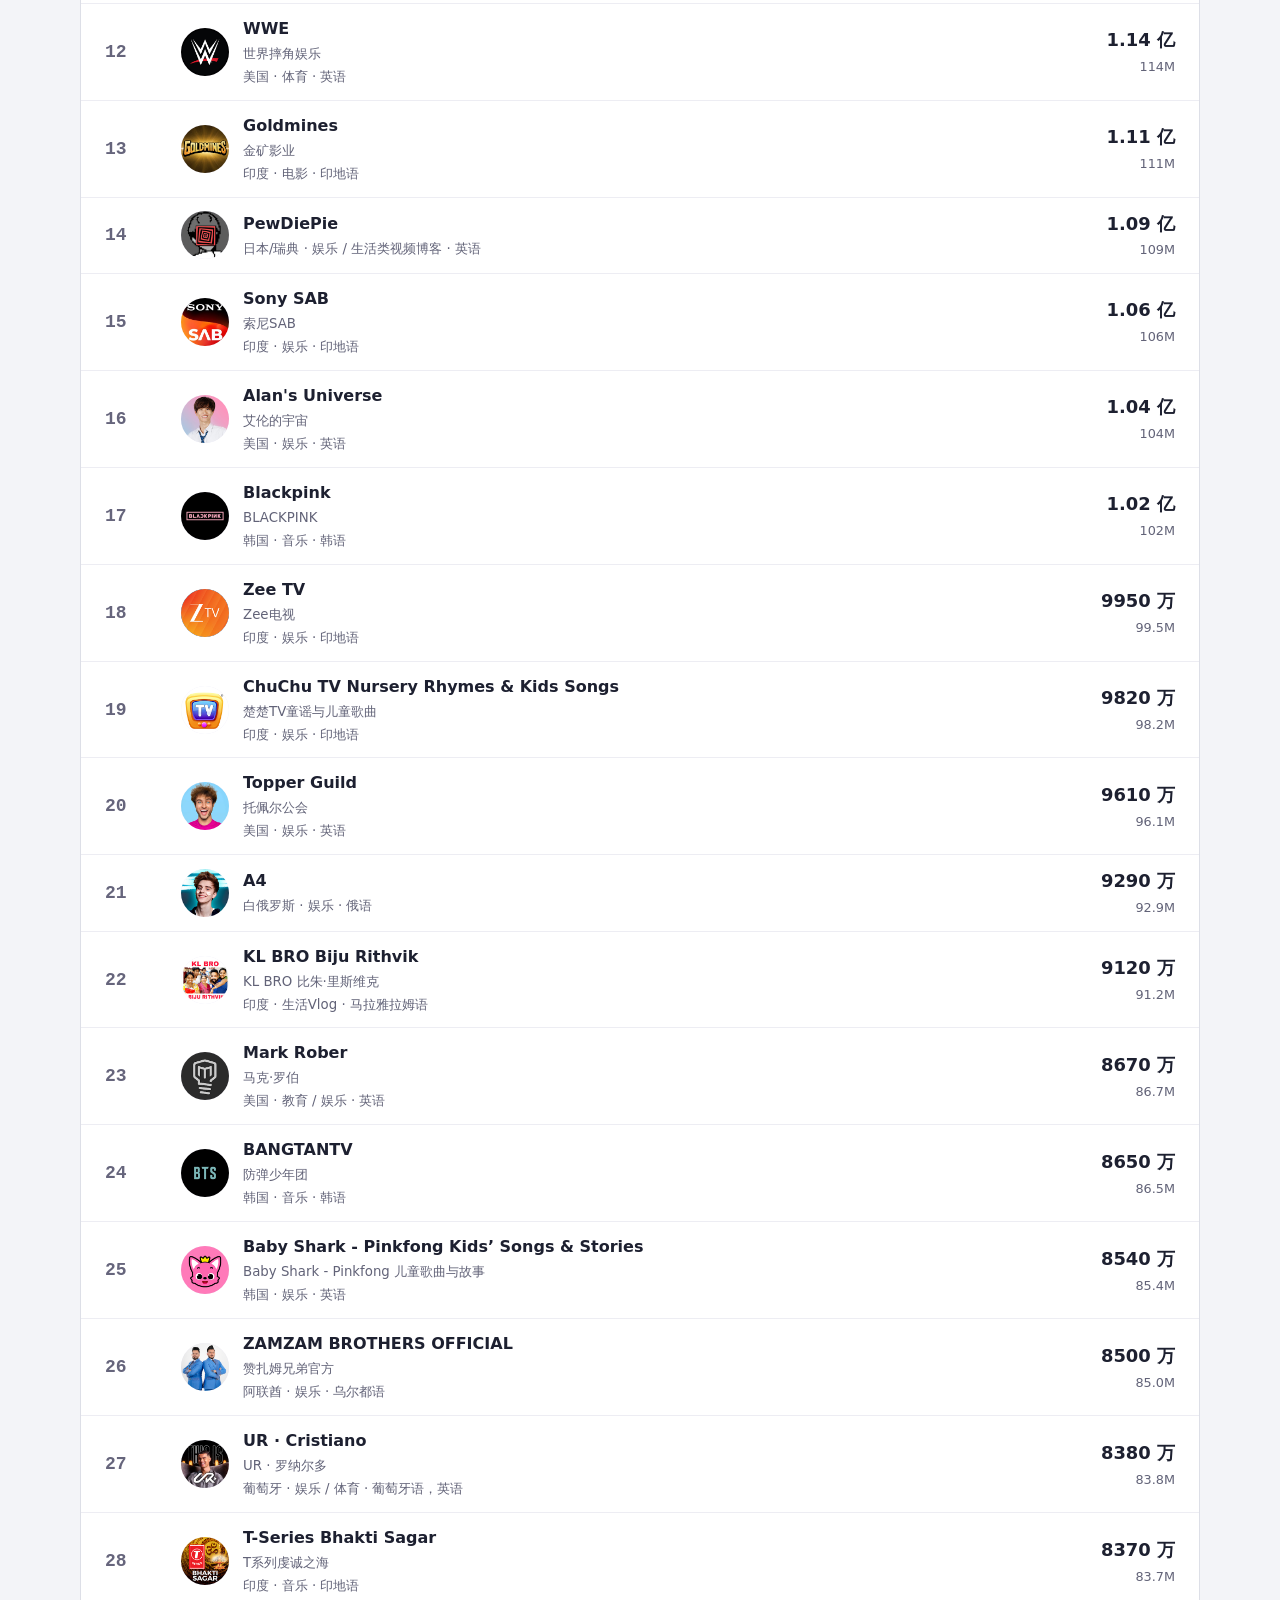
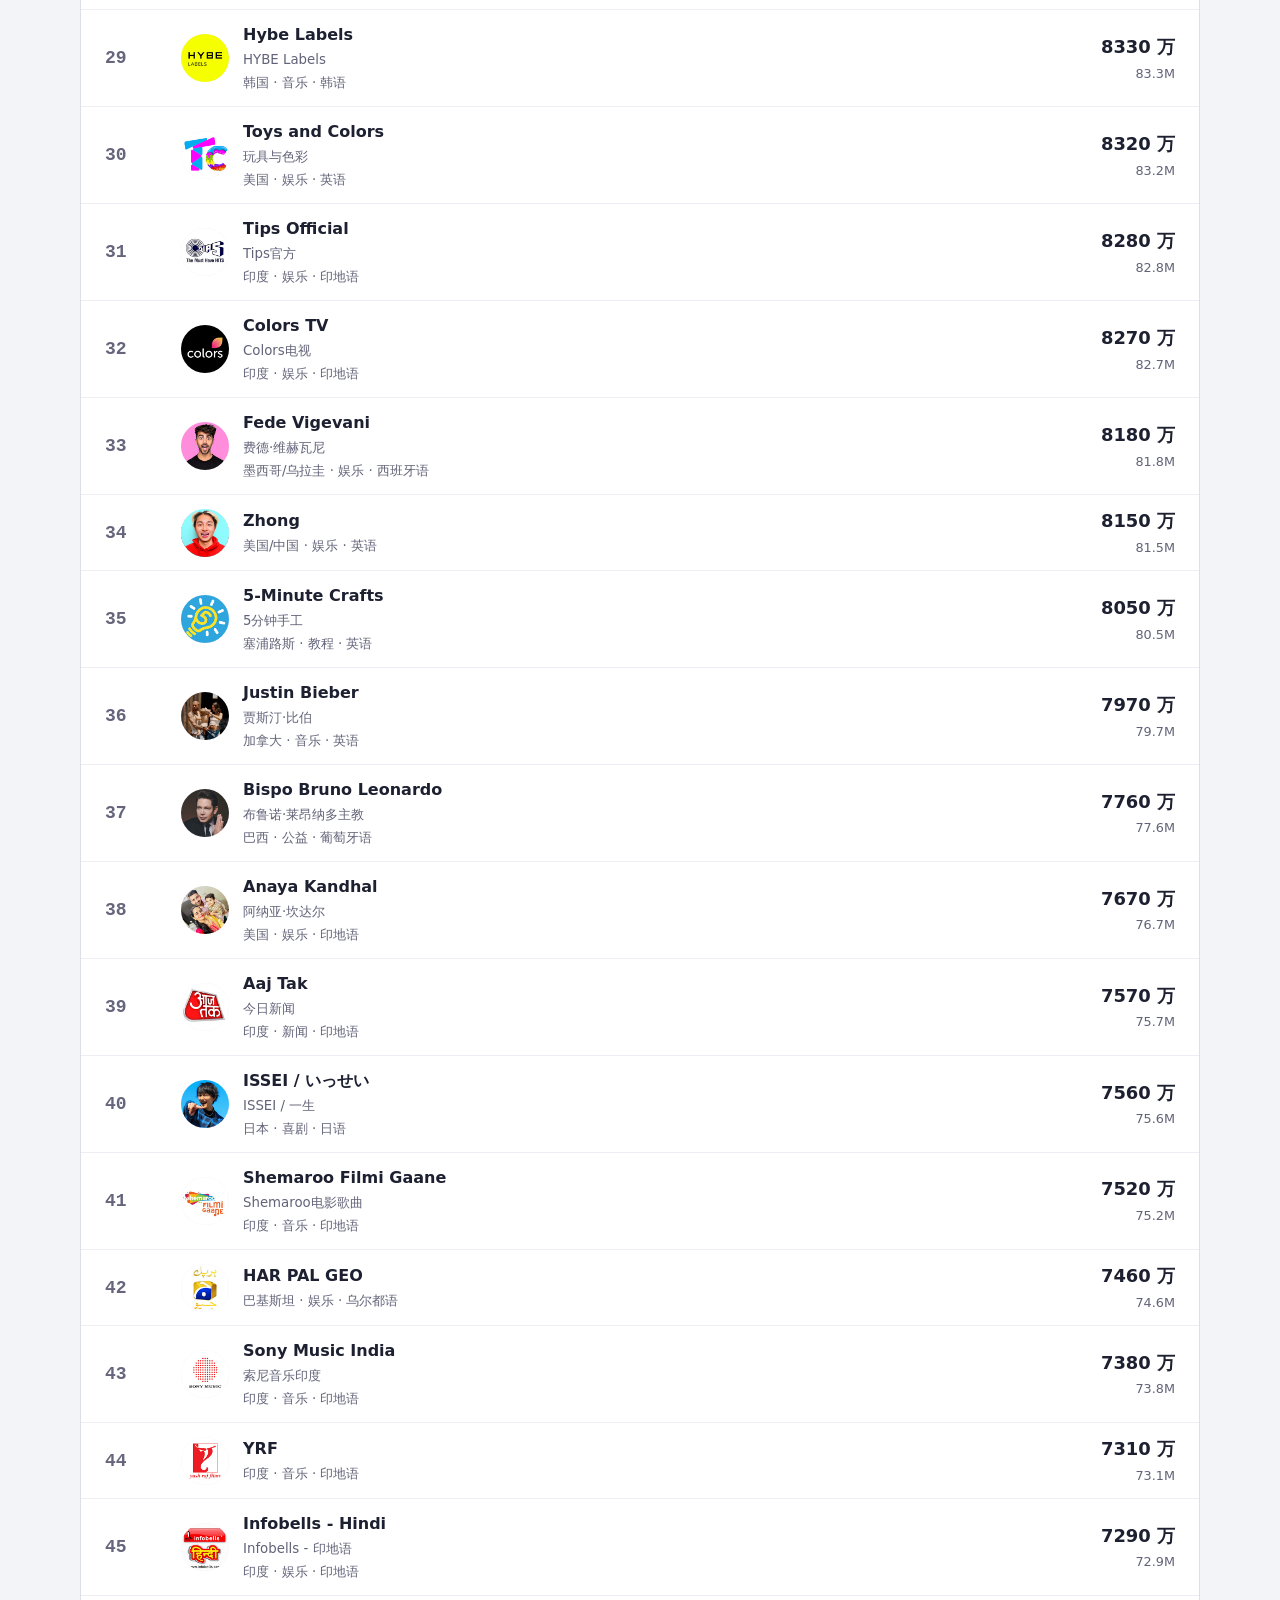
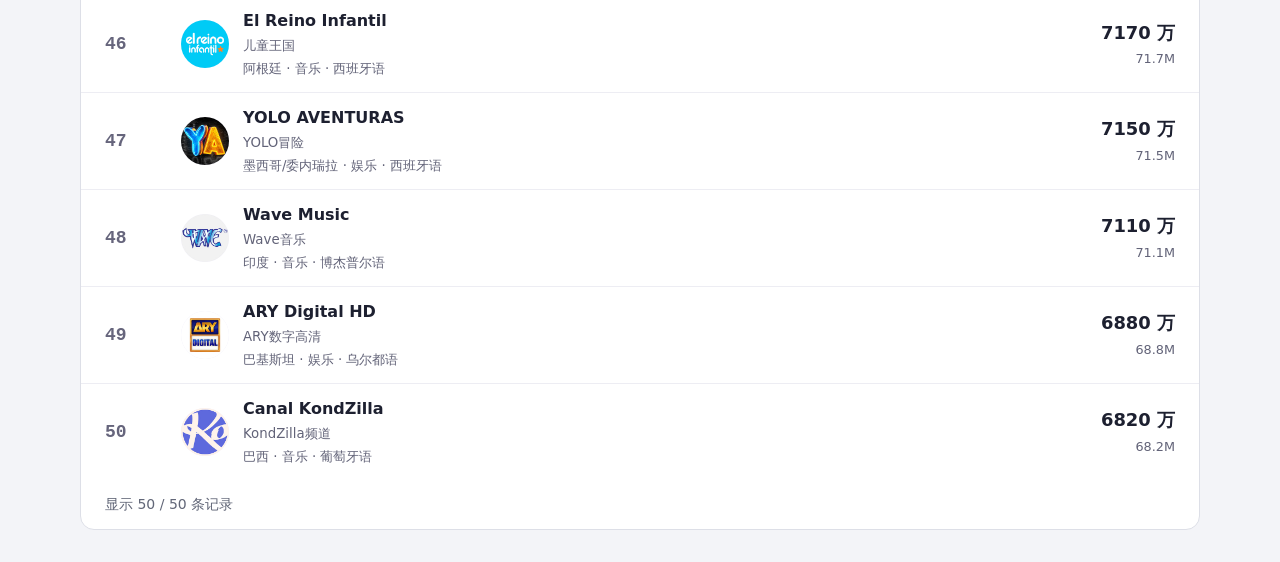
==== commit 4d7ffd64: "Publish rankings" ====
--- a/channels.html
+++ b/channels.html
@@ -5,7 +5,7 @@
 <header><a class="brand" href="./"><i>▶</i> Tube Atlas</a><span>YouTube 数据排行</span></header><main>
 <section class="intro"><div><h1>YouTube 频道订阅数排行榜 Top 50<span>.</span></h1><p>按订阅数查看粉丝最多的 50 个 YouTube 频道，以及频道所属国家、类别和语言。</p><p>每天北京时间 08:00 更新</p></div><div class="bars" aria-hidden="true"></div></section>
 <nav aria-label="选择榜单"><a href="channels.html" aria-current="page">频道订阅榜</a><a href="videos.html">累计播放榜</a><a href="daily.html">24 小时增量榜</a></nav><section class="panel"><div class="tools"><div><h2>频道订阅榜</h2>
-<small>最近更新（北京时间） <time datetime="2026-11-27T14:19:02+08:00">2026/11/27 14:19</time></small></div>
+<small>最近更新（北京时间） <time datetime="2026-11-28T13:57:05+08:00">2026/11/28 13:57</time></small></div>
 <input hidden type="search" aria-label="搜索当前榜单" placeholder="搜索名称或频道"></div>
 <div class="labels"><span>排名</span><span>频道</span><span>订阅数</span></div>
 <div class="row" data-channel="">
